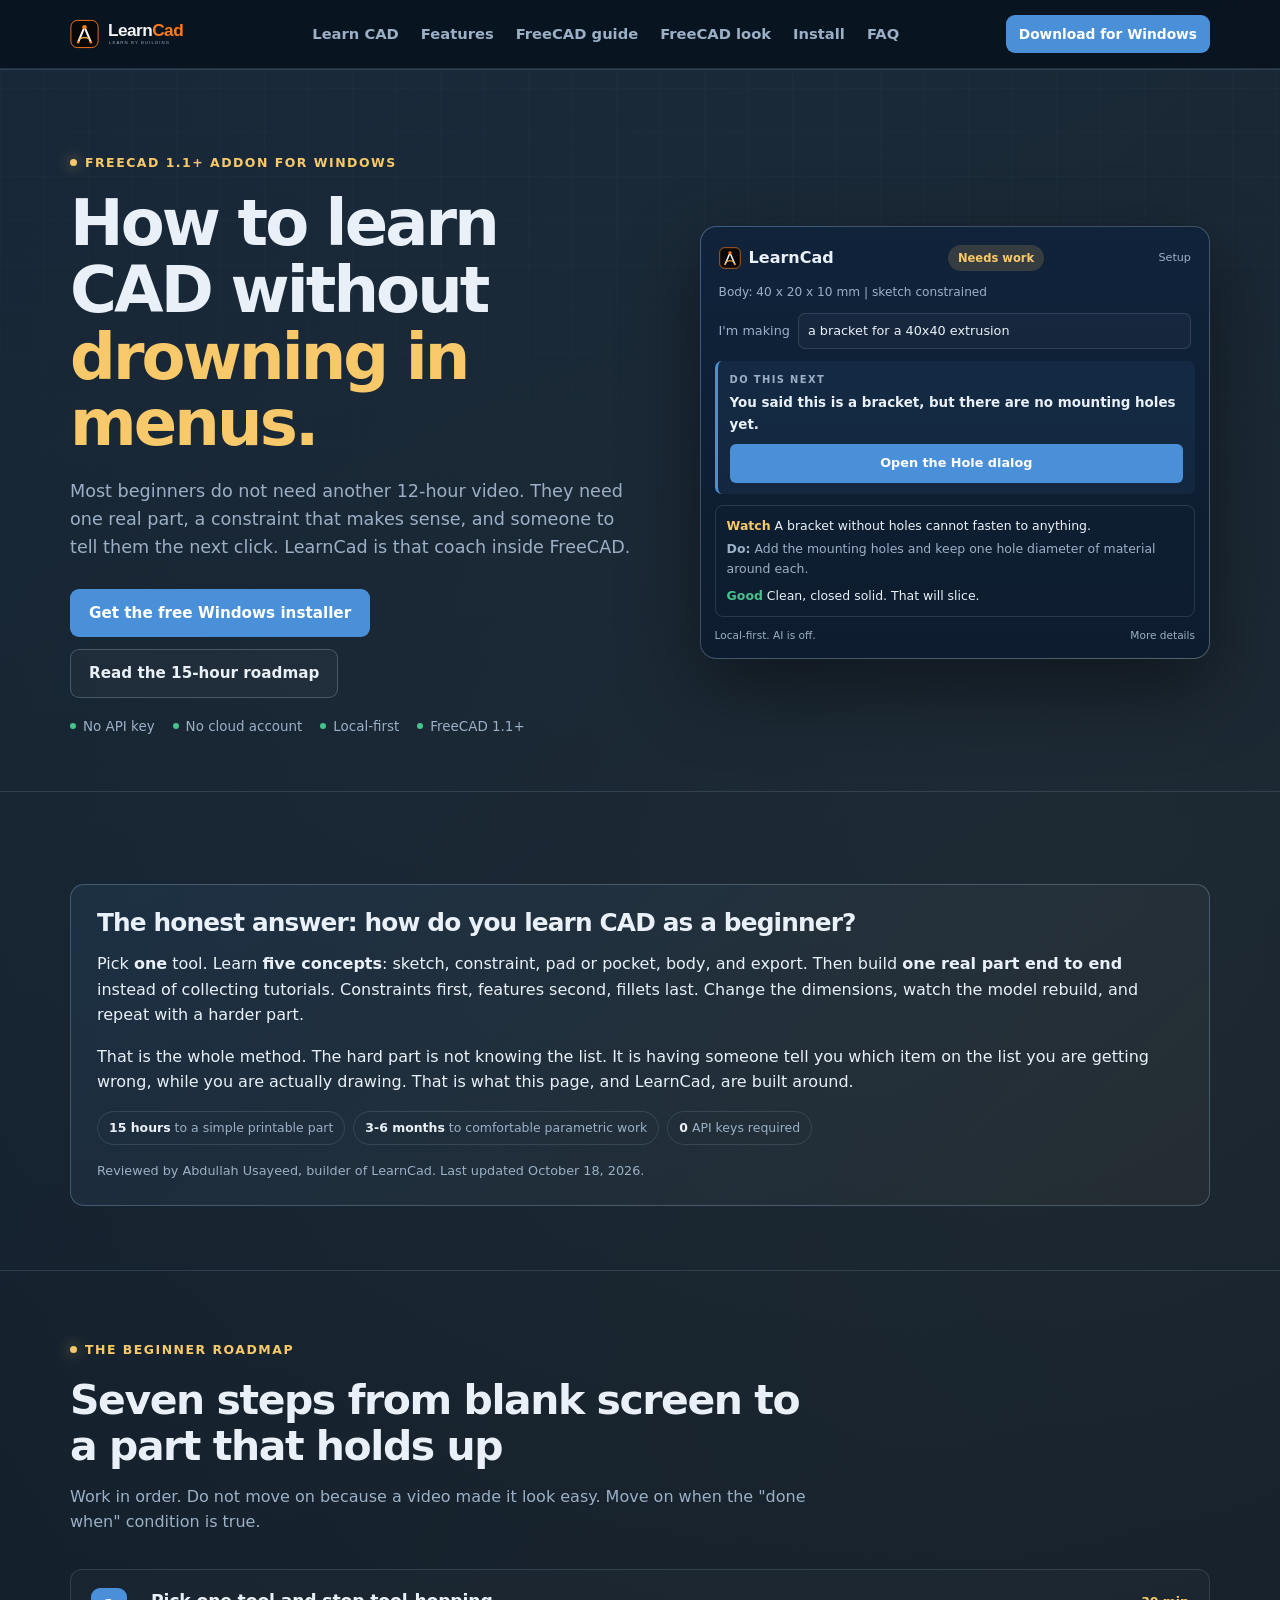
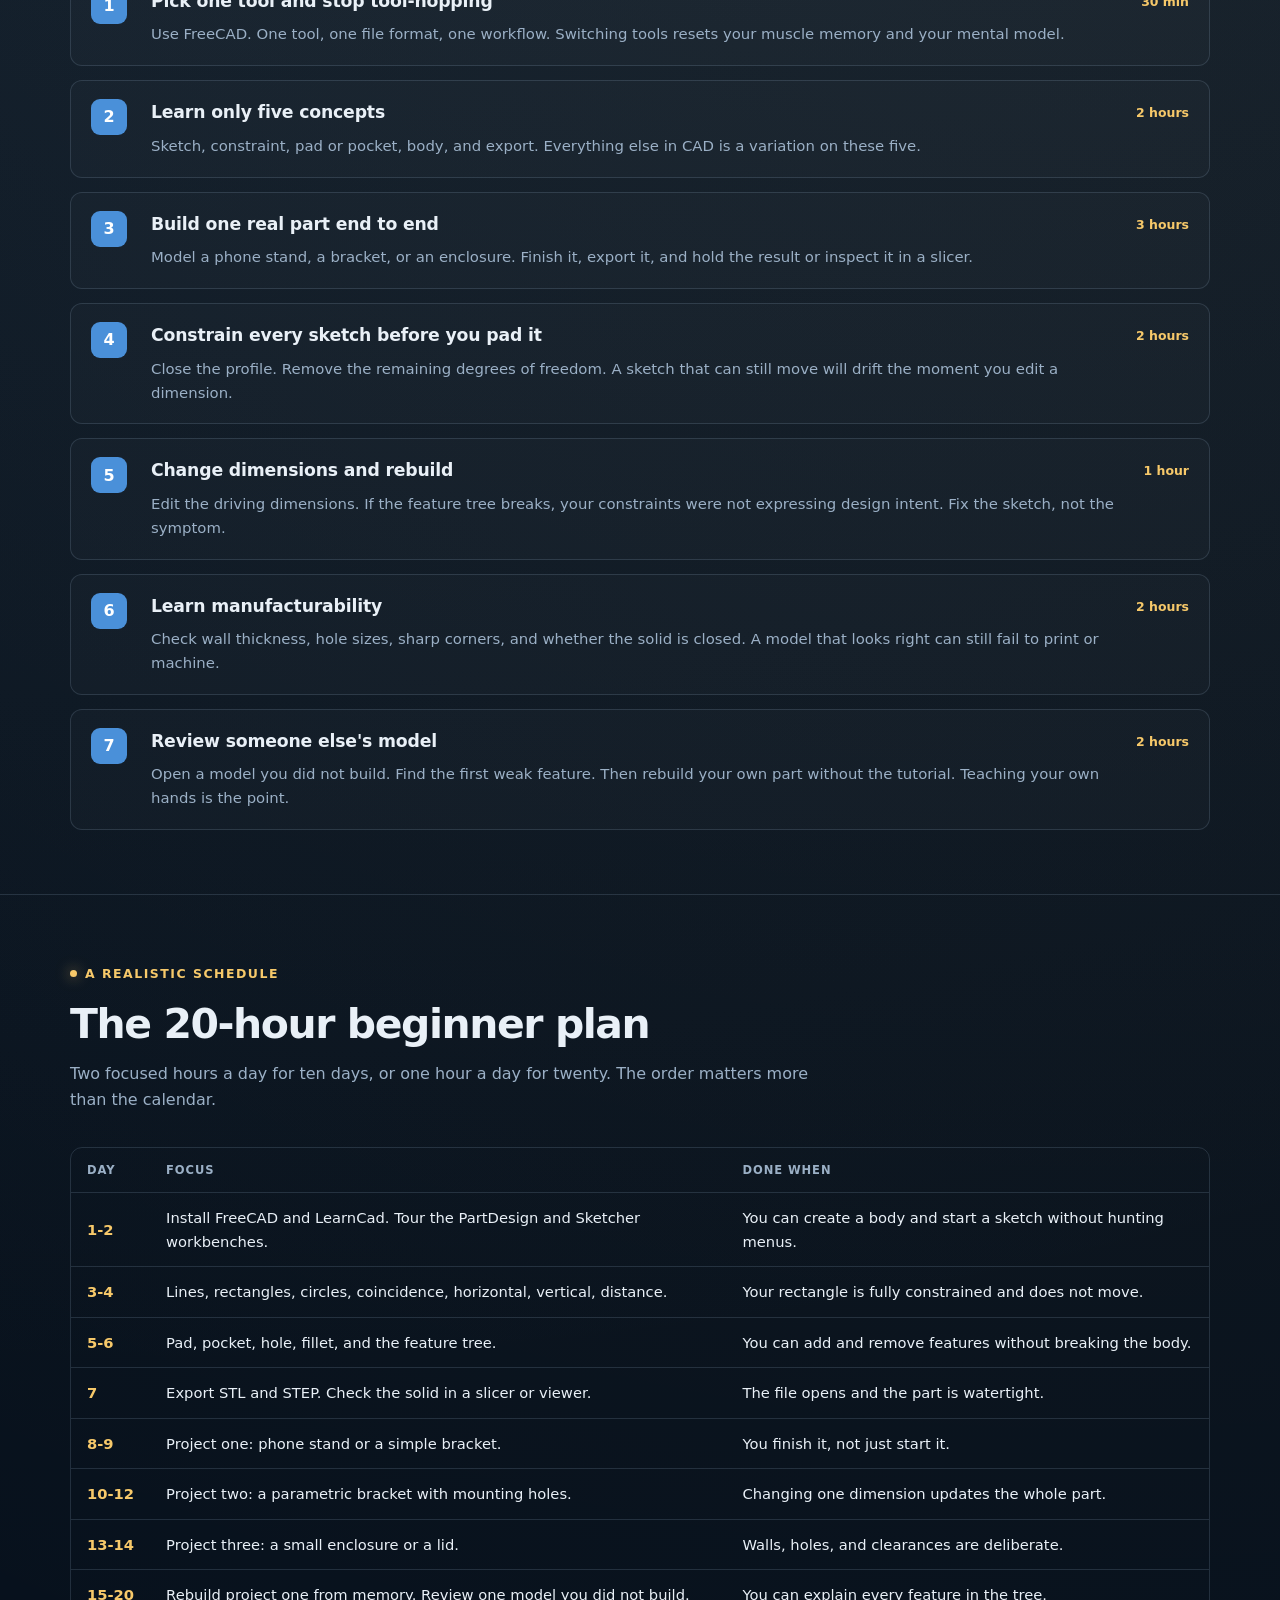
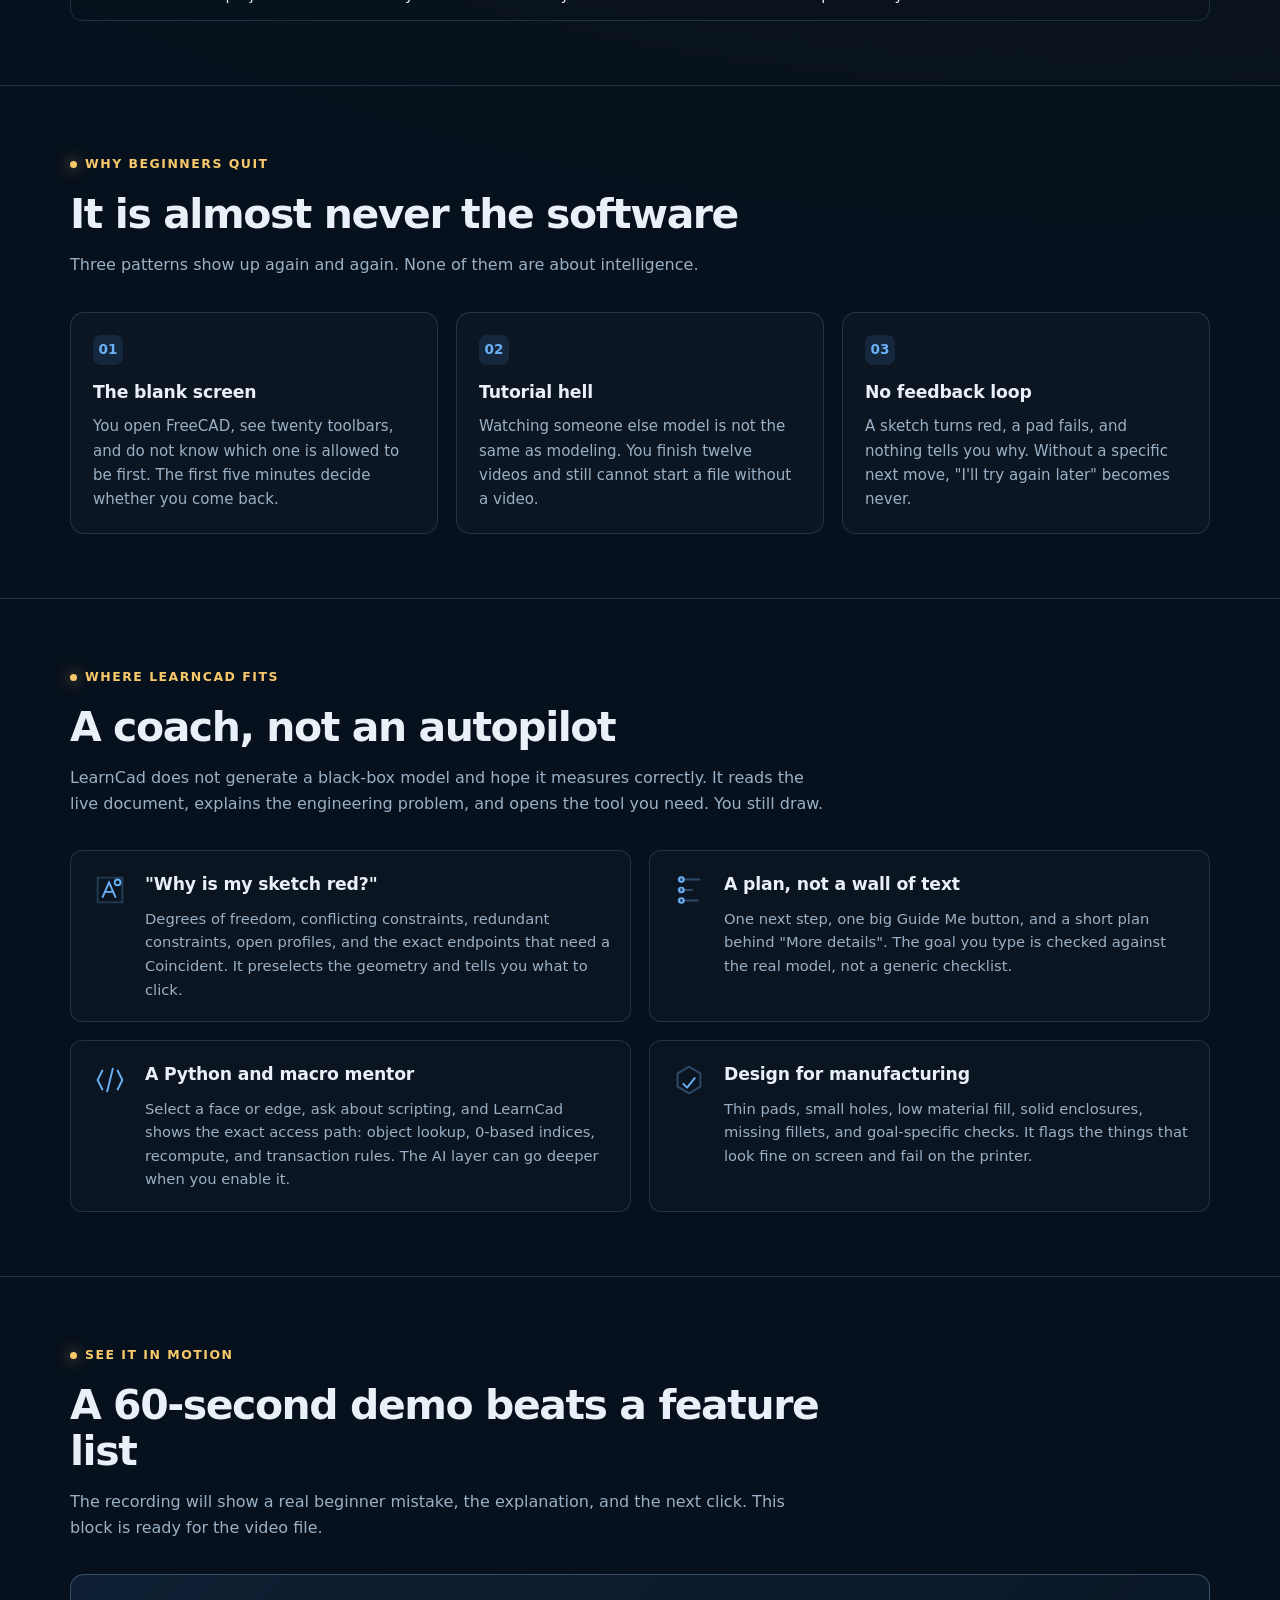
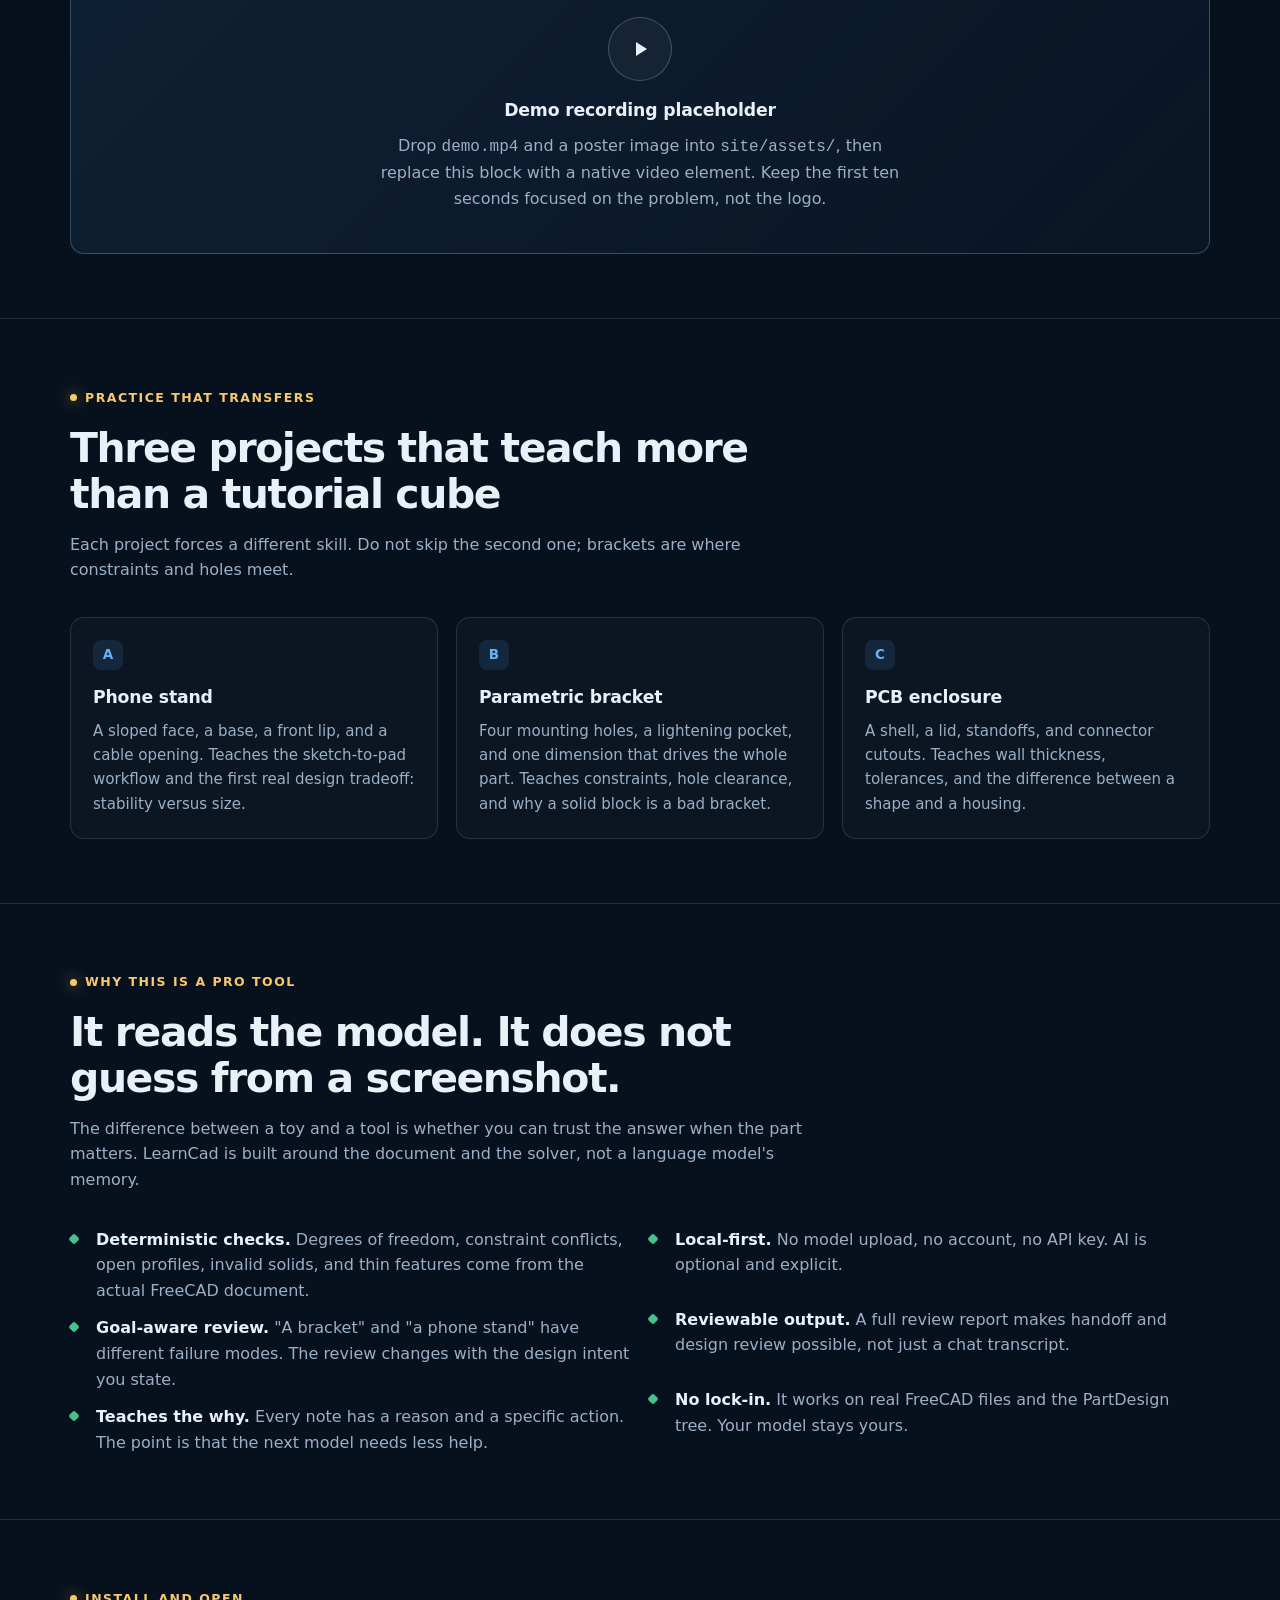
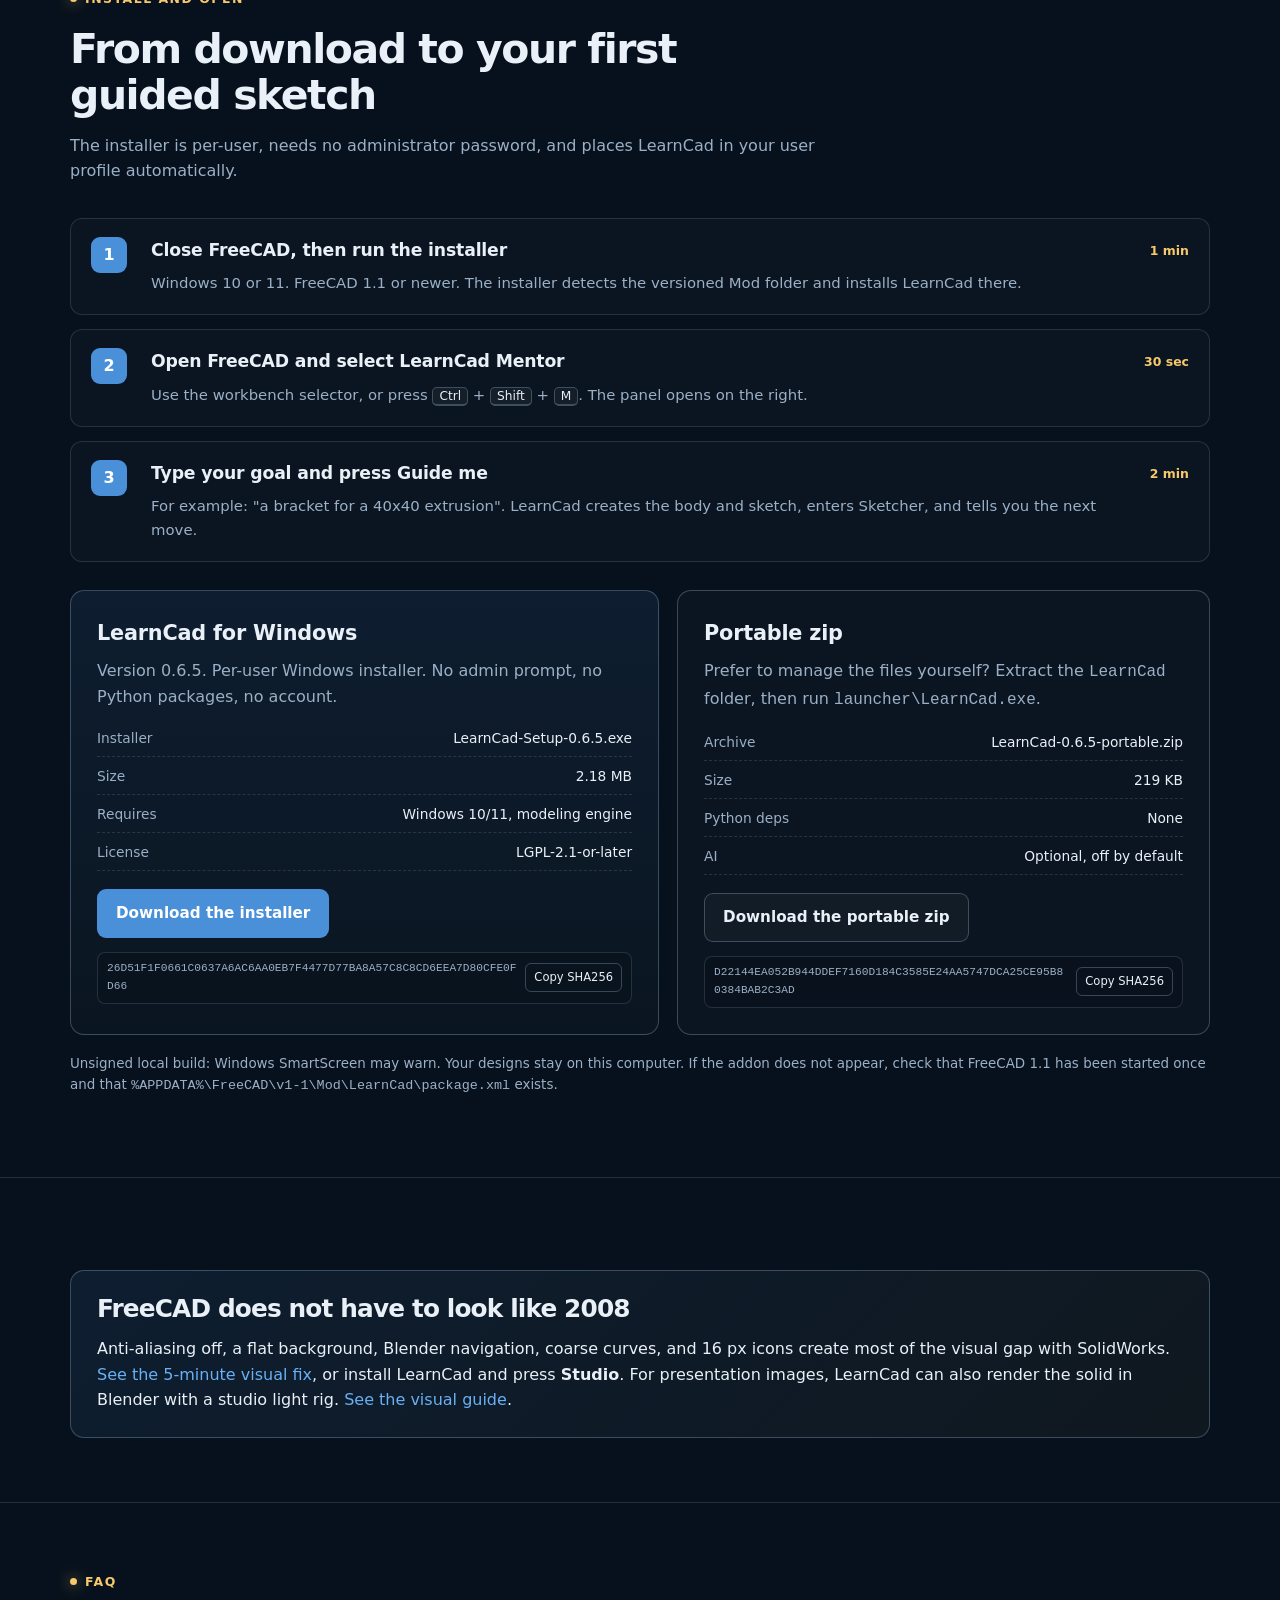
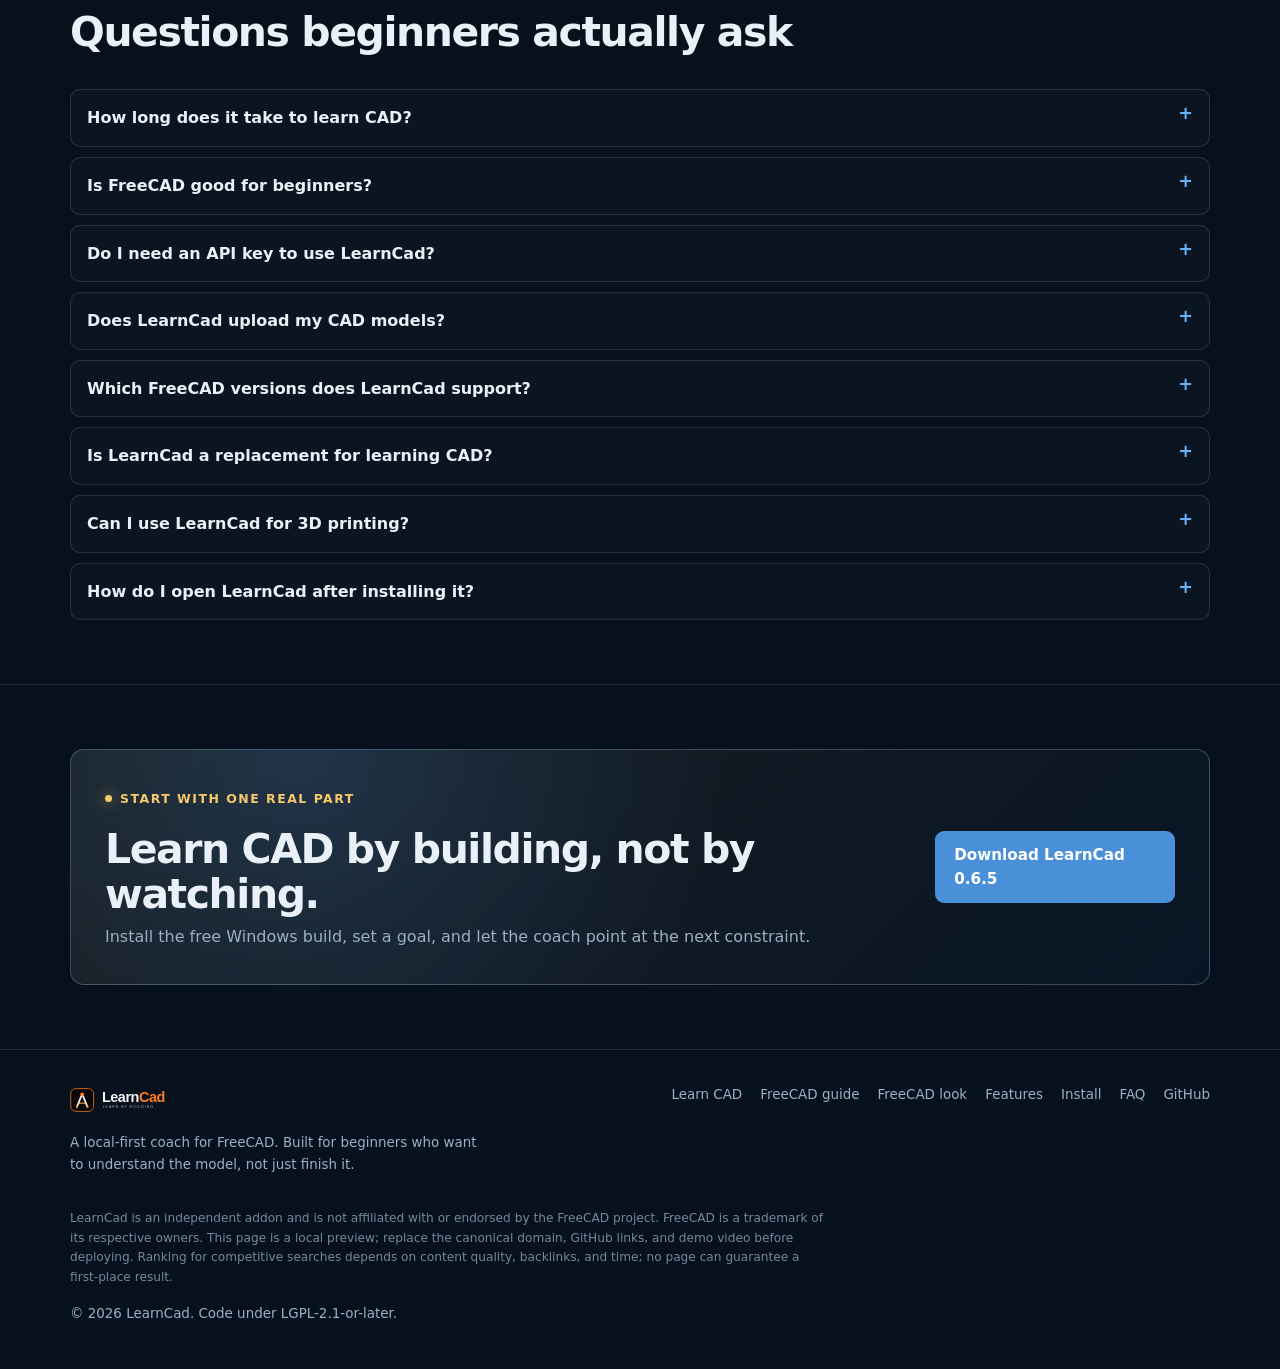
==== site/index.html @ a6b7bba2 "Initial commit: LearnCad FreeCAD workbench, site, installer, and docs" ====
<!doctype html>
<html lang="en">
<head>
  <meta charset="utf-8">
  <meta name="viewport" content="width=device-width, initial-scale=1">
  <title>How to Learn CAD for Beginners: A FreeCAD Roadmap | LearnCad</title>
  <meta name="description" content="A practical roadmap for learning CAD as a beginner: constraints first, one real part at a time, and a FreeCAD coach that watches your model and opens the next tool. Free Windows installer.">
  <meta name="robots" content="index,follow,max-image-preview:large">
  <meta name="theme-color" content="#07111d">
  <link rel="canonical" href="https://learncad.example.com/">
  <link rel="icon" href="assets/learncad.ico" sizes="any">
  <link rel="stylesheet" href="styles.css">

  <meta property="og:type" content="website">
  <meta property="og:site_name" content="LearnCad">
  <meta property="og:title" content="How to Learn CAD Without Drowning in Menus | LearnCad">
  <meta property="og:description" content="The beginner roadmap for FreeCAD, plus a coach that reads your live model, explains the constraint, and opens the next tool.">
  <meta property="og:url" content="https://learncad.example.com/">
  <meta property="og:image" content="https://learncad.example.com/assets/og-image.png">
  <meta name="twitter:card" content="summary_large_image">
  <meta name="twitter:title" content="How to Learn CAD Without Drowning in Menus | LearnCad">
  <meta name="twitter:description" content="A practical FreeCAD roadmap for beginners. Constraints first. One real part at a time.">
  <meta name="twitter:image" content="https://learncad.example.com/assets/og-image.png">

  <script type="application/ld+json">
  {
    "@context": "https://schema.org",
    "@graph": [
      {
        "@type": "Organization",
        "@id": "https://learncad.example.com/#organization",
        "name": "LearnCad",
        "url": "https://learncad.example.com/",
        "logo": "https://learncad.example.com/assets/learncad.svg"
      },
      {
        "@type": "WebSite",
        "@id": "https://learncad.example.com/#website",
        "url": "https://learncad.example.com/",
        "name": "LearnCad",
        "publisher": { "@id": "https://learncad.example.com/#organization" }
      },
      {
        "@type": "SoftwareApplication",
        "name": "LearnCad",
        "operatingSystem": "Windows 10, Windows 11",
        "applicationCategory": "DesignApplication",
        "applicationSubCategory": "CAD application",
        "softwareVersion": "0.6.5",
        "fileSize": "2.18MB",
        "description": "A local-first CAD coach. It reads the live document, explains constraint and feature problems, preselects the geometry that needs attention, and opens the next tool.",
        "url": "https://learncad.example.com/",
        "downloadUrl": "https://learncad.example.com/downloads/LearnCad-Setup-0.6.5.exe",
        "screenshot": "https://learncad.example.com/assets/og-image.png",
        "offers": {
          "@type": "Offer",
          "price": "0",
          "priceCurrency": "USD"
        },
        "author": { "@id": "https://learncad.example.com/#organization" }
      },
      {
        "@type": "HowTo",
        "name": "How to learn CAD as a beginner",
        "description": "A 7-step path from installing FreeCAD to building and reviewing a real mechanical part.",
        "totalTime": "PT15H",
        "step": [
          {
            "@type": "HowToStep",
            "name": "Pick one CAD tool",
            "text": "Choose FreeCAD and stop tool-hopping. One tool, one file format, one workflow."
          },
          {
            "@type": "HowToStep",
            "name": "Learn five concepts",
            "text": "Sketch, constraint, pad or pocket, body, and export. Everything else is a variation."
          },
          {
            "@type": "HowToStep",
            "name": "Build one real part end to end",
            "text": "Model a phone stand or a bracket, not a tutorial cube. Finish it, export it, and print or inspect it."
          },
          {
            "@type": "HowToStep",
            "name": "Constrain every sketch",
            "text": "A sketch with degrees of freedom will drift. Close the profile and remove the remaining degrees of freedom before adding features."
          },
          {
            "@type": "HowToStep",
            "name": "Change dimensions and rebuild",
            "text": "Edit the driving dimensions and confirm the feature tree updates. If it breaks, the constraints were not expressing design intent."
          },
          {
            "@type": "HowToStep",
            "name": "Learn manufacturability",
            "text": "Check wall thickness, hole sizes, sharp corners, and whether the solid is closed. A model that looks right can still fail to print."
          },
          {
            "@type": "HowToStep",
            "name": "Review and rebuild from memory",
            "text": "Open a model you did not build, find the first weak feature, and rebuild your own part without the tutorial."
          }
        ]
      },
      {
        "@type": "FAQPage",
        "mainEntity": [
          {
            "@type": "Question",
            "name": "How long does it take to learn CAD?",
            "acceptedAnswer": {
              "@type": "Answer",
              "text": "Most beginners can model a simple, printable part in 10 to 20 focused hours. Comfort with parametric changes, assemblies, and manufacturability usually takes three to six months of deliberate practice."
            }
          },
          {
            "@type": "Question",
            "name": "Is FreeCAD good for beginners?",
            "acceptedAnswer": {
              "@type": "Answer",
              "text": "Yes. FreeCAD is free, open source, and capable of real production work. Its interface is less guided than commercial CAD, so beginners benefit from a roadmap and a coach that explains the next step."
            }
          },
          {
            "@type": "Question",
            "name": "Do I need an API key to use LearnCad?",
            "acceptedAnswer": {
              "@type": "Answer",
              "text": "No. The deterministic mentor works offline and needs no account or API key. AI explanations are optional and disabled by default."
            }
          },
          {
            "@type": "Question",
            "name": "Does LearnCad upload my CAD models?",
            "acceptedAnswer": {
              "@type": "Answer",
              "text": "No. The coach reads the open document locally. If you enable AI, only a compact summary of object names, dimensions, constraints, and errors is sent to the provider you configure. Geometry files are not uploaded."
            }
          },
          {
            "@type": "Question",
            "name": "Which FreeCAD versions does LearnCad support?",
            "acceptedAnswer": {
              "@type": "Answer",
              "text": "LearnCad targets FreeCAD 1.1 and newer on Windows. The installer detects the FreeCAD user Mod folder and places the addon there."
            }
          },
          {
            "@type": "Question",
            "name": "Is LearnCad a replacement for learning CAD?",
            "acceptedAnswer": {
              "@type": "Answer",
              "text": "No. LearnCad is a coach, not an autopilot. It explains the problem and opens the right tool, but the user still draws, constrains, and confirms the feature."
            }
          },
          {
            "@type": "Question",
            "name": "Can I use LearnCad for 3D printing?",
            "acceptedAnswer": {
              "@type": "Answer",
              "text": "Yes. LearnCad checks for closed solids, thin pads, small holes, low material fill, missing fillets, and goal-specific issues. It is not a slicer and does not replace print settings."
            }
          },
          {
            "@type": "Question",
            "name": "How do I open LearnCad after installing it?",
            "acceptedAnswer": {
              "@type": "Answer",
              "text": "Open FreeCAD, select LearnCad Mentor in the workbench selector, or press Ctrl+Shift+M. Type what you are making and press Guide me."
            }
          }
        ]
      },
      {
        "@type": "BreadcrumbList",
        "itemListElement": [
          {
            "@type": "ListItem",
            "position": 1,
            "name": "Home",
            "item": "https://learncad.example.com/"
          }
        ]
      }
    ]
  }
  </script>
</head>
<body>
  <a class="skip-link" href="#main">Skip to content</a>

  <header class="site-header">
    <div class="container nav">
      <a class="brand" href="index.html" aria-label="LearnCad home"><img class="brand-logo" src="assets/logo-horizontal.svg" alt="LearnCad"></a>
      <nav class="nav-links" id="navLinks" aria-label="Main">
        <a href="#roadmap">Learn CAD</a>
        <a href="#features">Features</a>
        <a href="learn-freecad.html">FreeCAD guide</a>
        <a href="freecad-look-like-solidworks.html">FreeCAD look</a>
        <a href="#install">Install</a>
        <a href="#faq">FAQ</a>
      </nav>
      <div class="nav-cta">
        <a class="btn btn-primary btn-small" href="downloads/LearnCad-Setup-0.6.5.exe" download>Download for Windows</a>
      </div>
      <button class="nav-toggle" type="button" aria-expanded="false" aria-controls="navLinks">Menu</button>
    </div>
  </header>

  <main id="main">
    <section class="hero" aria-labelledby="hero-title">
      <div class="container hero-grid">
        <div>
          <div class="eyebrow">FreeCAD 1.1+ addon for Windows</div>
          <h1 id="hero-title">How to learn CAD without <span class="accent">drowning in menus.</span></h1>
          <p class="lead">
            Most beginners do not need another 12-hour video. They need one real part, a constraint that
            makes sense, and someone to tell them the next click. LearnCad is that coach inside FreeCAD.
          </p>
          <div class="hero-actions">
            <a class="btn btn-primary" href="downloads/LearnCad-Setup-0.6.5.exe" download>Get the free Windows installer</a>
            <a class="btn btn-secondary" href="#roadmap">Read the 15-hour roadmap</a>
          </div>
          <div class="trust">
            <span>No API key</span>
            <span>No cloud account</span>
            <span>Local-first</span>
            <span>FreeCAD 1.1+</span>
          </div>
        </div>

        <div class="mock" aria-label="Preview of the LearnCad mentor panel">
          <div class="mock-bar">
            <div class="mock-title"><img src="assets/learncad.svg" alt="" width="22" height="22"> LearnCad</div>
            <div class="mock-pill">Needs work</div>
            <div style="color:#9bb0c6;font-size:.7rem;">Setup</div>
          </div>
          <div class="mock-status">Body: 40 x 20 x 10 mm | sketch constrained</div>
          <div class="mock-goal">
            <span>I'm making</span>
            <div class="field">a bracket for a 40x40 extrusion</div>
          </div>
          <div class="mock-next">
            <div class="mock-label">DO THIS NEXT</div>
            <p>You said this is a bracket, but there are no mounting holes yet.</p>
            <div class="mock-btn">Open the Hole dialog</div>
          </div>
          <div class="mock-notes">
            <div><span class="tag warn">Watch</span> A bracket without holes cannot fasten to anything.</div>
            <p><b>Do:</b> Add the mounting holes and keep one hole diameter of material around each.</p>
            <div><span class="tag good">Good</span> Clean, closed solid. That will slice.</div>
          </div>
          <div class="mock-footer">
            <span>Local-first. AI is off.</span>
            <span>More details</span>
          </div>
        </div>
      </div>
    </section>

    <section aria-labelledby="answer-title">
      <div class="container">
        <div class="answer">
          <h2 id="answer-title">The honest answer: how do you learn CAD as a beginner?</h2>
          <p>
            Pick <strong>one</strong> tool. Learn <strong>five concepts</strong>: sketch, constraint, pad or
            pocket, body, and export. Then build <strong>one real part end to end</strong> instead of
            collecting tutorials. Constraints first, features second, fillets last. Change the dimensions,
            watch the model rebuild, and repeat with a harder part.
          </p>
          <p>
            That is the whole method. The hard part is not knowing the list. It is having someone tell you
            which item on the list you are getting wrong, while you are actually drawing. That is what this
            page, and LearnCad, are built around.
          </p>
          <div class="pill-row">
            <span class="pill"><strong>15 hours</strong> to a simple printable part</span>
            <span class="pill"><strong>3-6 months</strong> to comfortable parametric work</span>
            <span class="pill"><strong>0</strong> API keys required</span>
          </div>
          <p style="color:var(--muted);font-size:.8rem;margin:16px 0 0;">
            Reviewed by Abdullah Usayeed, builder of LearnCad. Last updated October 18, 2026.
          </p>
        </div>
      </div>
    </section>

    <section id="roadmap" aria-labelledby="roadmap-title">
      <div class="container">
        <div class="section-head">
          <div class="eyebrow">The beginner roadmap</div>
          <h2 id="roadmap-title">Seven steps from blank screen to a part that holds up</h2>
          <p>
            Work in order. Do not move on because a video made it look easy. Move on when the "done when"
            condition is true.
          </p>
        </div>

        <div class="steps">
          <div class="step">
            <div class="step-num">1</div>
            <div>
              <h3>Pick one tool and stop tool-hopping</h3>
              <p>Use FreeCAD. One tool, one file format, one workflow. Switching tools resets your muscle memory and your mental model.</p>
            </div>
            <div class="time">30 min</div>
          </div>
          <div class="step">
            <div class="step-num">2</div>
            <div>
              <h3>Learn only five concepts</h3>
              <p>Sketch, constraint, pad or pocket, body, and export. Everything else in CAD is a variation on these five.</p>
            </div>
            <div class="time">2 hours</div>
          </div>
          <div class="step">
            <div class="step-num">3</div>
            <div>
              <h3>Build one real part end to end</h3>
              <p>Model a phone stand, a bracket, or an enclosure. Finish it, export it, and hold the result or inspect it in a slicer.</p>
            </div>
            <div class="time">3 hours</div>
          </div>
          <div class="step">
            <div class="step-num">4</div>
            <div>
              <h3>Constrain every sketch before you pad it</h3>
              <p>Close the profile. Remove the remaining degrees of freedom. A sketch that can still move will drift the moment you edit a dimension.</p>
            </div>
            <div class="time">2 hours</div>
          </div>
          <div class="step">
            <div class="step-num">5</div>
            <div>
              <h3>Change dimensions and rebuild</h3>
              <p>Edit the driving dimensions. If the feature tree breaks, your constraints were not expressing design intent. Fix the sketch, not the symptom.</p>
            </div>
            <div class="time">1 hour</div>
          </div>
          <div class="step">
            <div class="step-num">6</div>
            <div>
              <h3>Learn manufacturability</h3>
              <p>Check wall thickness, hole sizes, sharp corners, and whether the solid is closed. A model that looks right can still fail to print or machine.</p>
            </div>
            <div class="time">2 hours</div>
          </div>
          <div class="step">
            <div class="step-num">7</div>
            <div>
              <h3>Review someone else's model</h3>
              <p>Open a model you did not build. Find the first weak feature. Then rebuild your own part without the tutorial. Teaching your own hands is the point.</p>
            </div>
            <div class="time">2 hours</div>
          </div>
        </div>
      </div>
    </section>

    <section aria-labelledby="plan-title">
      <div class="container">
        <div class="section-head">
          <div class="eyebrow">A realistic schedule</div>
          <h2 id="plan-title">The 20-hour beginner plan</h2>
          <p>Two focused hours a day for ten days, or one hour a day for twenty. The order matters more than the calendar.</p>
        </div>
        <div class="table-wrap">
          <table>
            <thead>
              <tr>
                <th scope="col">Day</th>
                <th scope="col">Focus</th>
                <th scope="col">Done when</th>
              </tr>
            </thead>
            <tbody>
              <tr><td>1-2</td><td>Install FreeCAD and LearnCad. Tour the PartDesign and Sketcher workbenches.</td><td>You can create a body and start a sketch without hunting menus.</td></tr>
              <tr><td>3-4</td><td>Lines, rectangles, circles, coincidence, horizontal, vertical, distance.</td><td>Your rectangle is fully constrained and does not move.</td></tr>
              <tr><td>5-6</td><td>Pad, pocket, hole, fillet, and the feature tree.</td><td>You can add and remove features without breaking the body.</td></tr>
              <tr><td>7</td><td>Export STL and STEP. Check the solid in a slicer or viewer.</td><td>The file opens and the part is watertight.</td></tr>
              <tr><td>8-9</td><td>Project one: phone stand or a simple bracket.</td><td>You finish it, not just start it.</td></tr>
              <tr><td>10-12</td><td>Project two: a parametric bracket with mounting holes.</td><td>Changing one dimension updates the whole part.</td></tr>
              <tr><td>13-14</td><td>Project three: a small enclosure or a lid.</td><td>Walls, holes, and clearances are deliberate.</td></tr>
              <tr><td>15-20</td><td>Rebuild project one from memory. Review one model you did not build.</td><td>You can explain every feature in the tree.</td></tr>
            </tbody>
          </table>
        </div>
      </div>
    </section>

    <section aria-labelledby="quit-title">
      <div class="container">
        <div class="section-head">
          <div class="eyebrow">Why beginners quit</div>
          <h2 id="quit-title">It is almost never the software</h2>
          <p>Three patterns show up again and again. None of them are about intelligence.</p>
        </div>
        <div class="grid-3">
          <article class="card">
            <div class="num">01</div>
            <h3>The blank screen</h3>
            <p>You open FreeCAD, see twenty toolbars, and do not know which one is allowed to be first. The first five minutes decide whether you come back.</p>
          </article>
          <article class="card">
            <div class="num">02</div>
            <h3>Tutorial hell</h3>
            <p>Watching someone else model is not the same as modeling. You finish twelve videos and still cannot start a file without a video.</p>
          </article>
          <article class="card">
            <div class="num">03</div>
            <h3>No feedback loop</h3>
            <p>A sketch turns red, a pad fails, and nothing tells you why. Without a specific next move, "I'll try again later" becomes never.</p>
          </article>
        </div>
      </div>
    </section>

    <section id="features" aria-labelledby="features-title">
      <div class="container">
        <div class="section-head">
          <div class="eyebrow">Where LearnCad fits</div>
          <h2 id="features-title">A coach, not an autopilot</h2>
          <p>
            LearnCad does not generate a black-box model and hope it measures correctly. It reads the live
            document, explains the engineering problem, and opens the tool you need. You still draw.
          </p>
        </div>

        <div class="feature-grid">
          <article class="feature">
            <div class="icon" aria-hidden="true">
              <svg viewBox="0 0 40 40" fill="none" stroke="currentColor" stroke-width="2">
                <path d="M7 7h26v26H7z" opacity=".25"/>
                <path d="M12 28l7-16 7 16M14.5 22h9"/>
                <circle cx="28" cy="12" r="3"/>
              </svg>
            </div>
            <div>
              <h3>"Why is my sketch red?"</h3>
              <p>Degrees of freedom, conflicting constraints, redundant constraints, open profiles, and the exact endpoints that need a Coincident. It preselects the geometry and tells you what to click.</p>
            </div>
          </article>

          <article class="feature">
            <div class="icon" aria-hidden="true">
              <svg viewBox="0 0 40 40" fill="none" stroke="currentColor" stroke-width="2">
                <path d="M8 9h24M8 20h16M8 31h22" opacity=".35"/>
                <circle cx="12" cy="9" r="2.5"/>
                <circle cx="12" cy="20" r="2.5"/>
                <circle cx="12" cy="31" r="2.5"/>
              </svg>
            </div>
            <div>
              <h3>A plan, not a wall of text</h3>
              <p>One next step, one big Guide Me button, and a short plan behind "More details". The goal you type is checked against the real model, not a generic checklist.</p>
            </div>
          </article>

          <article class="feature">
            <div class="icon" aria-hidden="true">
              <svg viewBox="0 0 40 40" fill="none" stroke="currentColor" stroke-width="2">
                <path d="M12 10l-5 10 5 10M28 10l5 10-5 10M23 8l-6 24" stroke-linecap="round" stroke-linejoin="round"/>
              </svg>
            </div>
            <div>
              <h3>A Python and macro mentor</h3>
              <p>Select a face or edge, ask about scripting, and LearnCad shows the exact access path: object lookup, 0-based indices, recompute, and transaction rules. The AI layer can go deeper when you enable it.</p>
            </div>
          </article>

          <article class="feature">
            <div class="icon" aria-hidden="true">
              <svg viewBox="0 0 40 40" fill="none" stroke="currentColor" stroke-width="2">
                <path d="M20 6l12 7v14l-12 7-12-7V13z" opacity=".35"/>
                <path d="M14 24l4 4 8-10" stroke-linecap="round" stroke-linejoin="round"/>
              </svg>
            </div>
            <div>
              <h3>Design for manufacturing</h3>
              <p>Thin pads, small holes, low material fill, solid enclosures, missing fillets, and goal-specific checks. It flags the things that look fine on screen and fail on the printer.</p>
            </div>
          </article>
        </div>
      </div>
    </section>

    <section aria-labelledby="demo-title">
      <div class="container">
        <div class="section-head">
          <div class="eyebrow">See it in motion</div>
          <h2 id="demo-title">A 60-second demo beats a feature list</h2>
          <p>The recording will show a real beginner mistake, the explanation, and the next click. This block is ready for the video file.</p>
        </div>
        <div class="demo">
          <div>
            <div class="play" aria-hidden="true">
              <svg viewBox="0 0 24 24" fill="currentColor"><path d="M8 5v14l11-7z"/></svg>
            </div>
            <h3>Demo recording placeholder</h3>
            <p>Drop <code>demo.mp4</code> and a poster image into <code>site/assets/</code>, then replace this block with a native video element. Keep the first ten seconds focused on the problem, not the logo.</p>
          </div>
        </div>
      </div>
    </section>

    <section aria-labelledby="projects-title">
      <div class="container">
        <div class="section-head">
          <div class="eyebrow">Practice that transfers</div>
          <h2 id="projects-title">Three projects that teach more than a tutorial cube</h2>
          <p>Each project forces a different skill. Do not skip the second one; brackets are where constraints and holes meet.</p>
        </div>
        <div class="grid-3">
          <article class="card">
            <div class="num">A</div>
            <h3>Phone stand</h3>
            <p>A sloped face, a base, a front lip, and a cable opening. Teaches the sketch-to-pad workflow and the first real design tradeoff: stability versus size.</p>
          </article>
          <article class="card">
            <div class="num">B</div>
            <h3>Parametric bracket</h3>
            <p>Four mounting holes, a lightening pocket, and one dimension that drives the whole part. Teaches constraints, hole clearance, and why a solid block is a bad bracket.</p>
          </article>
          <article class="card">
            <div class="num">C</div>
            <h3>PCB enclosure</h3>
            <p>A shell, a lid, standoffs, and connector cutouts. Teaches wall thickness, tolerances, and the difference between a shape and a housing.</p>
          </article>
        </div>
      </div>
    </section>

    <section id="why-pro" aria-labelledby="pro-title">
      <div class="container">
        <div class="section-head">
          <div class="eyebrow">Why this is a pro tool</div>
          <h2 id="pro-title">It reads the model. It does not guess from a screenshot.</h2>
          <p>
            The difference between a toy and a tool is whether you can trust the answer when the part
            matters. LearnCad is built around the document and the solver, not a language model's memory.
          </p>
        </div>
        <div class="pro">
          <ul>
            <li><strong>Deterministic checks.</strong> Degrees of freedom, constraint conflicts, open profiles, invalid solids, and thin features come from the actual FreeCAD document.</li>
            <li><strong>Goal-aware review.</strong> "A bracket" and "a phone stand" have different failure modes. The review changes with the design intent you state.</li>
            <li><strong>Teaches the why.</strong> Every note has a reason and a specific action. The point is that the next model needs less help.</li>
          </ul>
          <ul>
            <li><strong>Local-first.</strong> No model upload, no account, no API key. AI is optional and explicit.</li>
            <li><strong>Reviewable output.</strong> A full review report makes handoff and design review possible, not just a chat transcript.</li>
            <li><strong>No lock-in.</strong> It works on real FreeCAD files and the PartDesign tree. Your model stays yours.</li>
          </ul>
        </div>
      </div>
    </section>

    <section id="install" aria-labelledby="install-title">
      <div class="container">
        <div class="section-head">
          <div class="eyebrow">Install and open</div>
          <h2 id="install-title">From download to your first guided sketch</h2>
          <p>The installer is per-user, needs no administrator password, and places LearnCad in your user profile automatically.</p>
        </div>

        <div class="steps">
          <div class="step">
            <div class="step-num">1</div>
            <div><h3>Close FreeCAD, then run the installer</h3><p>Windows 10 or 11. FreeCAD 1.1 or newer. The installer detects the versioned Mod folder and installs LearnCad there.</p></div>
            <div class="time">1 min</div>
          </div>
          <div class="step">
            <div class="step-num">2</div>
            <div><h3>Open FreeCAD and select LearnCad Mentor</h3><p>Use the workbench selector, or press <span class="kbd">Ctrl</span> + <span class="kbd">Shift</span> + <span class="kbd">M</span>. The panel opens on the right.</p></div>
            <div class="time">30 sec</div>
          </div>
          <div class="step">
            <div class="step-num">3</div>
            <div><h3>Type your goal and press Guide me</h3><p>For example: "a bracket for a 40x40 extrusion". LearnCad creates the body and sketch, enters Sketcher, and tells you the next move.</p></div>
            <div class="time">2 min</div>
          </div>
        </div>

        <div class="download" style="margin-top:28px;">
          <div class="download-card">
            <h3>LearnCad for Windows</h3>
            <p>Version 0.6.5. Per-user Windows installer. No admin prompt, no Python packages, no account.</p>
            <div class="meta">
              <div><span>Installer</span><span>LearnCad-Setup-0.6.5.exe</span></div>
              <div><span>Size</span><span>2.18 MB</span></div>
              <div><span>Requires</span><span>Windows 10/11, modeling engine</span></div>
              <div><span>License</span><span>LGPL-2.1-or-later</span></div>
            </div>
            <a class="btn btn-primary" href="downloads/LearnCad-Setup-0.6.5.exe" download>Download the installer</a>
            <div class="hash">
              <code id="sha-installer">26D51F1F0661C0637A6AC6AA0EB7F4477D77BA8A57C8C8CD6EEA7D80CFE0FD66</code>
              <button type="button" data-copy="sha-installer">Copy SHA256</button>
            </div>
          </div>

          <div class="download-card secondary">
            <h3>Portable zip</h3>
            <p>Prefer to manage the files yourself? Extract the <code>LearnCad</code> folder, then run <code>launcher\LearnCad.exe</code>.</p>
            <div class="meta">
              <div><span>Archive</span><span>LearnCad-0.6.5-portable.zip</span></div>
              <div><span>Size</span><span>219 KB</span></div>
              <div><span>Python deps</span><span>None</span></div>
              <div><span>AI</span><span>Optional, off by default</span></div>
            </div>
            <a class="btn btn-secondary" href="downloads/LearnCad-0.6.5-portable.zip" download>Download the portable zip</a>
            <div class="hash">
              <code id="sha-portable">D22144EA052B944DDEF7160D184C3585E24AA5747DCA25CE95B80384BAB2C3AD</code>
              <button type="button" data-copy="sha-portable">Copy SHA256</button>
            </div>
          </div>
        </div>

        <p style="color:var(--muted);font-size:.84rem;margin-top:18px;">
          Unsigned local build: Windows SmartScreen may warn. Your designs stay on this computer.
          If the addon does not appear, check that FreeCAD 1.1 has been started once and that
          <code>%APPDATA%\FreeCAD\v1-1\Mod\LearnCad\package.xml</code> exists.
        </p>
      </div>
    </section>

    <section aria-labelledby="look-title">
      <div class="container">
        <div class="answer">
          <h2 id="look-title">FreeCAD does not have to look like 2008</h2>
          <p>
            Anti-aliasing off, a flat background, Blender navigation, coarse curves, and 16 px icons create
            most of the visual gap with SolidWorks.
            <a href="freecad-look-like-solidworks.html" style="color:var(--blue-2);">See the 5-minute visual fix</a>,
            or install LearnCad and press <strong>Studio</strong>.
            For presentation images, LearnCad can also render the solid in Blender with a studio light rig.
            <a href="freecad-look-like-solidworks.html" style="color:var(--blue-2);">See the visual guide</a>.
          </p>
        </div>
      </div>
    </section>

    <section id="faq" aria-labelledby="faq-title">
      <div class="container">
        <div class="section-head">
          <div class="eyebrow">FAQ</div>
          <h2 id="faq-title">Questions beginners actually ask</h2>
        </div>
        <div class="faq">
          <details>
            <summary>How long does it take to learn CAD?</summary>
            <p>Most beginners can model a simple, printable part in 10 to 20 focused hours. Comfort with parametric changes, assemblies, and manufacturability usually takes three to six months of deliberate practice.</p>
          </details>
          <details>
            <summary>Is FreeCAD good for beginners?</summary>
            <p>Yes. FreeCAD is free, open source, and capable of real production work. Its interface is less guided than commercial CAD, so beginners benefit from a roadmap and a coach that explains the next step.</p>
          </details>
          <details>
            <summary>Do I need an API key to use LearnCad?</summary>
            <p>No. The deterministic mentor works offline and needs no account or API key. AI explanations are optional and disabled by default.</p>
          </details>
          <details>
            <summary>Does LearnCad upload my CAD models?</summary>
            <p>No. The coach reads the open document locally. If you enable AI, only a compact summary of object names, dimensions, constraints, and errors is sent to the provider you configure. Geometry files are not uploaded.</p>
          </details>
          <details>
            <summary>Which FreeCAD versions does LearnCad support?</summary>
            <p>LearnCad targets FreeCAD 1.1 and newer on Windows. The installer detects the FreeCAD user Mod folder and places the addon there.</p>
          </details>
          <details>
            <summary>Is LearnCad a replacement for learning CAD?</summary>
            <p>No. LearnCad is a coach, not an autopilot. It explains the problem and opens the right tool, but you still draw, constrain, and confirm the feature.</p>
          </details>
          <details>
            <summary>Can I use LearnCad for 3D printing?</summary>
            <p>Yes. LearnCad checks for closed solids, thin pads, small holes, low material fill, missing fillets, and goal-specific issues. It is not a slicer and does not replace print settings.</p>
          </details>
          <details>
            <summary>How do I open LearnCad after installing it?</summary>
            <p>Open FreeCAD, select LearnCad Mentor in the workbench selector, or press Ctrl+Shift+M. Type what you are making and press Guide me.</p>
          </details>
        </div>
      </div>
    </section>

    <section aria-labelledby="cta-title">
      <div class="container">
        <div class="cta-band">
          <div>
            <div class="eyebrow">Start with one real part</div>
            <h2 id="cta-title">Learn CAD by building, not by watching.</h2>
            <p>Install the free Windows build, set a goal, and let the coach point at the next constraint.</p>
          </div>
          <a class="btn btn-primary" href="downloads/LearnCad-Setup-0.6.5.exe" download>Download LearnCad 0.6.5</a>
        </div>
      </div>
    </section>
  </main>

  <footer class="site-footer">
    <div class="container">
      <div class="footer-grid">
        <div>
          <a class="brand" href="index.html" aria-label="LearnCad home"><img class="brand-logo" src="assets/logo-horizontal.svg" alt="LearnCad"></a>
          <p style="margin-top:10px;max-width:420px;">A local-first coach for FreeCAD. Built for beginners who want to understand the model, not just finish it.</p>
        </div>
        <div class="footer-links">
          <a href="#roadmap">Learn CAD</a>
          <a href="learn-freecad.html">FreeCAD guide</a>
          <a href="freecad-look-like-solidworks.html">FreeCAD look</a>
          <a href="#features">Features</a>
          <a href="#install">Install</a>
          <a href="#faq">FAQ</a>
          <a href="https://github.com/AbdullahUsayeed/LearnCad" rel="noopener">GitHub</a>
        </div>
      </div>
      <p class="disclaimer">
        LearnCad is an independent addon and is not affiliated with or endorsed by the FreeCAD project.
        FreeCAD is a trademark of its respective owners. This page is a local preview; replace the
        canonical domain, GitHub links, and demo video before deploying. Ranking for competitive
        searches depends on content quality, backlinks, and time; no page can guarantee a first-place result.
      </p>
      <p style="margin:0;">&copy; <span id="year">2026</span> LearnCad. Code under LGPL-2.1-or-later.</p>
    </div>
  </footer>

  <script src="script.js" defer></script>
</body>
</html>
---- site/styles.css ----
:root {
  --bg: #07111d;
  --bg-2: #0a1626;
  --panel: #0d1c2e;
  --panel-2: #10233a;
  --line: rgba(157, 184, 212, 0.18);
  --line-strong: rgba(157, 184, 212, 0.32);
  --text: #e9f0f7;
  --muted: #9bb0c6;
  --blue: #4a90d9;
  --blue-2: #6ab0f5;
  --amber: #f7c96a;
  --green: #46c28d;
  --red: #e06464;
  --radius: 14px;
  --max: 1140px;
}

* {
  box-sizing: border-box;
}

html {
  scroll-behavior: smooth;
  scroll-padding-top: 86px;
}

body {
  margin: 0;
  color: var(--text);
  background:
    radial-gradient(circle at 15% -10%, rgba(74, 144, 217, 0.18), transparent 38%),
    radial-gradient(circle at 85% 10%, rgba(247, 201, 106, 0.08), transparent 30%),
    var(--bg);
  font-family: ui-sans-serif, system-ui, -apple-system, "Segoe UI", Roboto, Arial, sans-serif;
  line-height: 1.6;
  -webkit-font-smoothing: antialiased;
}

body::before {
  content: "";
  position: fixed;
  inset: 0;
  z-index: -1;
  pointer-events: none;
  background-image:
    linear-gradient(rgba(157, 184, 212, 0.035) 1px, transparent 1px),
    linear-gradient(90deg, rgba(157, 184, 212, 0.035) 1px, transparent 1px);
  background-size: 44px 44px;
  mask-image: linear-gradient(to bottom, rgba(0, 0, 0, 0.9), transparent 75%);
}

a {
  color: inherit;
  text-decoration: none;
}

p {
  margin: 0 0 1rem;
}

ul,
ol {
  margin: 0;
  padding-left: 1.25rem;
}

code,
pre {
  font-family: ui-monospace, "Cascadia Code", Consolas, "Courier New", monospace;
}

.container {
  width: min(var(--max), calc(100% - 40px));
  margin: 0 auto;
}

.skip-link {
  position: absolute;
  left: 16px;
  top: -60px;
  z-index: 100;
  background: var(--amber);
  color: #111;
  padding: 10px 14px;
  border-radius: 8px;
  font-weight: 700;
}

.skip-link:focus {
  top: 12px;
}

.site-header {
  position: sticky;
  top: 0;
  z-index: 50;
  border-bottom: 1px solid var(--line);
  background: rgba(7, 17, 29, 0.82);
  backdrop-filter: blur(14px);
}

.nav {
  display: flex;
  align-items: center;
  justify-content: space-between;
  gap: 20px;
  min-height: 68px;
}

.brand {
  display: inline-flex;
  align-items: center;
  gap: 10px;
  font-weight: 800;
  letter-spacing: -0.02em;
  font-size: 1.12rem;
}

.brand img {
  width: 30px;
  height: 30px;
}

.brand img.brand-logo {
  width: auto;
  height: 38px;
}

.site-footer .brand img.brand-logo {
  height: 32px;
}

.nav-links {
  display: flex;
  align-items: center;
  gap: 22px;
  color: var(--muted);
  font-size: 0.92rem;
  font-weight: 600;
}

.nav-links a:hover,
.nav-links a:focus-visible {
  color: var(--text);
}

.nav-cta {
  display: inline-flex;
  align-items: center;
  gap: 8px;
}

.nav-toggle {
  display: none;
  border: 1px solid var(--line-strong);
  background: transparent;
  color: var(--text);
  border-radius: 8px;
  padding: 7px 10px;
  font: inherit;
}

.btn {
  display: inline-flex;
  align-items: center;
  justify-content: center;
  gap: 8px;
  min-height: 44px;
  padding: 11px 18px;
  border-radius: 9px;
  border: 1px solid transparent;
  font-weight: 700;
  font-size: 0.95rem;
  cursor: pointer;
  transition: transform 0.15s ease, background 0.15s ease, border-color 0.15s ease;
}

.btn:hover {
  transform: translateY(-1px);
}

.btn-primary {
  background: var(--blue);
  color: #fff;
}

.btn-primary:hover {
  background: var(--blue-2);
}

.btn-secondary {
  background: rgba(255, 255, 255, 0.03);
  border-color: var(--line-strong);
  color: var(--text);
}

.btn-secondary:hover {
  border-color: var(--blue);
}

.btn-small {
  min-height: 36px;
  padding: 7px 12px;
  font-size: 0.86rem;
}

.hero {
  padding: 78px 0 54px;
}

.hero-grid {
  display: grid;
  grid-template-columns: 1.06fr 0.94fr;
  gap: 54px;
  align-items: center;
}

.eyebrow {
  display: inline-flex;
  align-items: center;
  gap: 8px;
  margin-bottom: 18px;
  color: var(--amber);
  font-size: 0.78rem;
  font-weight: 800;
  letter-spacing: 0.12em;
  text-transform: uppercase;
}

.eyebrow::before {
  content: "";
  width: 7px;
  height: 7px;
  border-radius: 50%;
  background: var(--amber);
  box-shadow: 0 0 14px rgba(247, 201, 106, 0.7);
}

h1 {
  margin: 0 0 20px;
  font-size: clamp(2.5rem, 5vw, 4.2rem);
  line-height: 1.04;
  letter-spacing: -0.045em;
}

h1 .accent {
  color: var(--amber);
}

.lead {
  max-width: 620px;
  color: var(--muted);
  font-size: 1.1rem;
}

.hero-actions {
  display: flex;
  flex-wrap: wrap;
  gap: 12px;
  margin: 28px 0 18px;
}

.trust {
  display: flex;
  flex-wrap: wrap;
  gap: 10px 18px;
  color: var(--muted);
  font-size: 0.84rem;
}

.trust span {
  display: inline-flex;
  align-items: center;
  gap: 7px;
}

.trust span::before {
  content: "";
  width: 6px;
  height: 6px;
  border-radius: 50%;
  background: var(--green);
}

.mock {
  position: relative;
  border: 1px solid var(--line-strong);
  border-radius: 16px;
  background: linear-gradient(180deg, var(--panel-2), var(--panel));
  box-shadow: 0 28px 80px rgba(0, 0, 0, 0.45);
  padding: 14px;
}

.mock::after {
  content: "";
  position: absolute;
  inset: -1px;
  border-radius: 17px;
  pointer-events: none;
  background: linear-gradient(135deg, rgba(74, 144, 217, 0.25), transparent 35%, rgba(247, 201, 106, 0.12));
  mask: linear-gradient(#000 0 0) content-box, linear-gradient(#000 0 0);
  mask-composite: exclude;
  padding: 1px;
}

.mock-bar {
  display: flex;
  align-items: center;
  justify-content: space-between;
  padding: 4px 4px 12px;
}

.mock-title {
  display: inline-flex;
  align-items: center;
  gap: 8px;
  font-weight: 800;
}

.mock-title img {
  width: 22px;
  height: 22px;
}

.mock-pill {
  border-radius: 999px;
  background: rgba(247, 201, 106, 0.16);
  color: var(--amber);
  padding: 4px 10px;
  font-size: 0.72rem;
  font-weight: 800;
}

.mock-status {
  color: var(--muted);
  font-size: 0.76rem;
  padding: 0 4px 10px;
}

.mock-goal {
  display: flex;
  gap: 8px;
  align-items: center;
  padding: 0 4px 12px;
  color: var(--muted);
  font-size: 0.8rem;
}

.mock-goal b {
  color: var(--text);
}

.mock-goal .field {
  flex: 1;
  border: 1px solid var(--line);
  background: rgba(255, 255, 255, 0.03);
  border-radius: 7px;
  padding: 7px 9px;
  color: var(--text);
  font-size: 0.8rem;
}

.mock-next {
  border-left: 3px solid var(--blue);
  background: rgba(74, 144, 217, 0.08);
  border-radius: 7px;
  padding: 11px 12px;
}

.mock-label {
  color: var(--muted);
  font-size: 0.62rem;
  font-weight: 800;
  letter-spacing: 0.14em;
}

.mock-next p {
  margin: 4px 0 9px;
  font-size: 0.84rem;
  font-weight: 600;
}

.mock-btn {
  display: block;
  width: 100%;
  border: 0;
  border-radius: 6px;
  background: var(--blue);
  color: #fff;
  padding: 9px 10px;
  font: inherit;
  font-weight: 800;
  font-size: 0.8rem;
  text-align: center;
}

.mock-notes {
  margin-top: 11px;
  border: 1px solid var(--line);
  border-radius: 8px;
  padding: 10px 11px;
  font-size: 0.78rem;
}

.mock-notes .tag {
  font-weight: 800;
}

.mock-notes .tag.warn {
  color: var(--amber);
}

.mock-notes .tag.good {
  color: var(--green);
}

.mock-notes p {
  margin: 3px 0 8px;
  color: var(--muted);
}

.mock-footer {
  display: flex;
  justify-content: space-between;
  gap: 10px;
  margin-top: 10px;
  color: var(--muted);
  font-size: 0.66rem;
}

section {
  padding: 64px 0;
  border-top: 1px solid var(--line);
}

.section-head {
  max-width: 760px;
  margin-bottom: 34px;
}

h2 {
  margin: 0 0 14px;
  font-size: clamp(1.8rem, 3.2vw, 2.6rem);
  line-height: 1.12;
  letter-spacing: -0.035em;
}

h3 {
  margin: 0 0 8px;
  font-size: 1.08rem;
  letter-spacing: -0.01em;
}

.section-head p {
  color: var(--muted);
  margin: 0;
}

.answer {
  border: 1px solid var(--line-strong);
  border-radius: var(--radius);
  background: linear-gradient(135deg, rgba(74, 144, 217, 0.1), rgba(247, 201, 106, 0.04));
  padding: 24px 26px;
  margin-top: 28px;
}

.answer h2 {
  font-size: 1.55rem;
}

.answer p:last-child {
  margin-bottom: 0;
}

.grid-3 {
  display: grid;
  grid-template-columns: repeat(3, minmax(0, 1fr));
  gap: 18px;
}

.card {
  border: 1px solid var(--line);
  border-radius: var(--radius);
  background: rgba(255, 255, 255, 0.025);
  padding: 22px;
}

.card p {
  color: var(--muted);
  margin-bottom: 0;
  font-size: 0.94rem;
}

.card .num {
  display: inline-flex;
  align-items: center;
  justify-content: center;
  width: 30px;
  height: 30px;
  margin-bottom: 14px;
  border-radius: 8px;
  background: rgba(74, 144, 217, 0.14);
  color: var(--blue-2);
  font-weight: 800;
  font-size: 0.85rem;
}

.card .icon {
  width: 34px;
  height: 34px;
  margin-bottom: 14px;
  color: var(--amber);
}

.card .icon svg {
  width: 100%;
  height: 100%;
  display: block;
}

.steps {
  display: grid;
  gap: 14px;
}

.step {
  display: grid;
  grid-template-columns: 44px 1fr auto;
  gap: 16px;
  align-items: start;
  border: 1px solid var(--line);
  border-radius: 12px;
  background: rgba(255, 255, 255, 0.02);
  padding: 18px 20px;
}

.step-num {
  display: inline-flex;
  align-items: center;
  justify-content: center;
  width: 36px;
  height: 36px;
  border-radius: 9px;
  background: var(--blue);
  color: #fff;
  font-weight: 800;
}

.step p {
  margin: 4px 0 0;
  color: var(--muted);
  font-size: 0.93rem;
}

.step .time {
  color: var(--amber);
  font-size: 0.78rem;
  font-weight: 800;
  white-space: nowrap;
  padding-top: 4px;
}

.table-wrap {
  overflow-x: auto;
  border: 1px solid var(--line);
  border-radius: 12px;
}

table {
  width: 100%;
  border-collapse: collapse;
  min-width: 640px;
  font-size: 0.92rem;
}

th,
td {
  text-align: left;
  padding: 13px 16px;
  border-bottom: 1px solid var(--line);
}

th {
  color: var(--muted);
  font-size: 0.72rem;
  letter-spacing: 0.08em;
  text-transform: uppercase;
}

tr:last-child td {
  border-bottom: 0;
}

td:first-child {
  color: var(--amber);
  font-weight: 700;
  white-space: nowrap;
}

.feature-grid {
  display: grid;
  grid-template-columns: repeat(2, minmax(0, 1fr));
  gap: 18px;
}

.feature {
  display: flex;
  gap: 16px;
  border: 1px solid var(--line);
  border-radius: 12px;
  padding: 20px;
  background: rgba(255, 255, 255, 0.02);
}

.feature .icon {
  flex: 0 0 38px;
  width: 38px;
  height: 38px;
  color: var(--blue-2);
}

.feature .icon svg {
  width: 100%;
  height: 100%;
  display: block;
}

.feature p {
  margin: 4px 0 0;
  color: var(--muted);
  font-size: 0.92rem;
}

.pro {
  display: grid;
  grid-template-columns: 1fr 1fr;
  gap: 18px;
}

.pro ul {
  display: grid;
  gap: 12px;
  padding-left: 0;
  list-style: none;
}

.pro li {
  position: relative;
  padding-left: 26px;
  color: var(--muted);
}

.pro li::before {
  content: "";
  position: absolute;
  left: 0;
  top: 8px;
  width: 8px;
  height: 8px;
  border-radius: 2px;
  background: var(--green);
  transform: rotate(45deg);
}

.pro strong {
  color: var(--text);
}

.demo {
  border: 1px solid var(--line-strong);
  border-radius: var(--radius);
  background: linear-gradient(135deg, rgba(74, 144, 217, 0.12), rgba(10, 22, 38, 0.9));
  min-height: 280px;
  display: grid;
  place-items: center;
  text-align: center;
  padding: 32px;
}

.demo .play {
  width: 64px;
  height: 64px;
  border-radius: 50%;
  border: 1px solid var(--line-strong);
  display: grid;
  place-items: center;
  margin: 0 auto 16px;
  color: var(--text);
  background: rgba(255, 255, 255, 0.04);
}

.demo .play svg {
  width: 24px;
  height: 24px;
}

.demo p {
  color: var(--muted);
  max-width: 520px;
  margin: 0 auto;
}

.pill-row {
  display: flex;
  flex-wrap: wrap;
  gap: 8px;
  margin-top: 16px;
}

.pill {
  border: 1px solid var(--line);
  border-radius: 999px;
  padding: 6px 11px;
  color: var(--muted);
  font-size: 0.78rem;
}

.pill strong {
  color: var(--text);
}

.download {
  display: grid;
  grid-template-columns: 1.05fr 0.95fr;
  gap: 18px;
  align-items: stretch;
}

.download-card {
  border: 1px solid var(--line-strong);
  border-radius: var(--radius);
  background: linear-gradient(180deg, rgba(74, 144, 217, 0.1), rgba(255, 255, 255, 0.02));
  padding: 26px;
}

.download-card.secondary {
  background: rgba(255, 255, 255, 0.02);
}

.download-card h3 {
  font-size: 1.3rem;
}

.download-card p {
  color: var(--muted);
}

.meta {
  display: grid;
  gap: 8px;
  margin: 18px 0;
  font-size: 0.86rem;
}

.meta div {
  display: flex;
  justify-content: space-between;
  gap: 16px;
  border-bottom: 1px dashed var(--line);
  padding-bottom: 7px;
}

.meta span:first-child {
  color: var(--muted);
}

.meta span:last-child {
  text-align: right;
}

.hash {
  display: flex;
  gap: 8px;
  align-items: center;
  border: 1px solid var(--line);
  border-radius: 8px;
  padding: 7px 9px;
  margin-top: 14px;
  background: rgba(0, 0, 0, 0.15);
}

.hash code {
  flex: 1;
  font-size: 0.7rem;
  color: var(--muted);
  overflow-wrap: anywhere;
}

.hash button {
  border: 1px solid var(--line-strong);
  background: transparent;
  color: var(--text);
  border-radius: 6px;
  padding: 4px 8px;
  font: inherit;
  font-size: 0.72rem;
  cursor: pointer;
}

.faq {
  display: grid;
  gap: 10px;
}

details {
  border: 1px solid var(--line);
  border-radius: 10px;
  background: rgba(255, 255, 255, 0.02);
  padding: 0 16px;
}

summary {
  cursor: pointer;
  padding: 15px 0;
  font-weight: 700;
  list-style: none;
  display: flex;
  justify-content: space-between;
  gap: 16px;
}

summary::-webkit-details-marker {
  display: none;
}

summary::after {
  content: "+";
  color: var(--blue-2);
  font-size: 1.1rem;
  line-height: 1;
}

details[open] summary::after {
  content: "-";
}

details p {
  margin: 0 0 15px;
  color: var(--muted);
  font-size: 0.93rem;
}

.cta-band {
  border: 1px solid var(--line-strong);
  border-radius: var(--radius);
  background:
    radial-gradient(circle at 20% 0%, rgba(74, 144, 217, 0.2), transparent 45%),
    linear-gradient(135deg, rgba(247, 201, 106, 0.08), rgba(10, 22, 38, 0.9));
  padding: 34px;
  display: flex;
  align-items: center;
  justify-content: space-between;
  gap: 24px;
}

.cta-band h2 {
  margin-bottom: 6px;
}

.cta-band p {
  color: var(--muted);
  margin: 0;
}

.site-footer {
  border-top: 1px solid var(--line);
  padding: 34px 0 44px;
  color: var(--muted);
  font-size: 0.84rem;
}

.footer-grid {
  display: flex;
  justify-content: space-between;
  gap: 24px;
  flex-wrap: wrap;
}

.footer-links {
  display: flex;
  gap: 18px;
  flex-wrap: wrap;
}

.footer-links a:hover {
  color: var(--text);
}

.disclaimer {
  margin-top: 18px;
  max-width: 760px;
  font-size: 0.76rem;
  color: rgba(155, 176, 198, 0.75);
}

.article {
  max-width: 820px;
}

.article h2 {
  margin-top: 2.2rem;
}

.article h3 {
  margin-top: 1.6rem;
}

.article p,
.article li {
  color: var(--muted);
}

.article li {
  margin-bottom: 0.45rem;
}

.article strong {
  color: var(--text);
}

.callout {
  border-left: 3px solid var(--amber);
  background: rgba(247, 201, 106, 0.06);
  border-radius: 6px;
  padding: 14px 16px;
  margin: 1.4rem 0;
}

.callout p:last-child {
  margin-bottom: 0;
}

.kbd {
  border: 1px solid var(--line-strong);
  border-bottom-width: 2px;
  border-radius: 5px;
  padding: 1px 6px;
  font-size: 0.82em;
  color: var(--text);
  background: rgba(255, 255, 255, 0.04);
}

.toc {
  border: 1px solid var(--line);
  border-radius: 10px;
  padding: 16px 20px;
  margin: 24px 0;
  background: rgba(255, 255, 255, 0.02);
}

.toc ol {
  margin: 0;
}

.toc li {
  margin-bottom: 5px;
}

.toc a {
  color: var(--blue-2);
}

@media (max-width: 900px) {
  .hero-grid,
  .download,
  .pro,
  .feature-grid {
    grid-template-columns: 1fr;
  }

  .hero {
    padding-top: 48px;
  }

  .mock {
    max-width: 520px;
  }

  .grid-3 {
    grid-template-columns: 1fr;
  }

  .cta-band {
    flex-direction: column;
    align-items: flex-start;
  }
}

@media (max-width: 720px) {
  .nav-links {
    display: none;
    position: absolute;
    left: 20px;
    right: 20px;
    top: 68px;
    flex-direction: column;
    align-items: flex-start;
    gap: 14px;
    padding: 18px;
    border: 1px solid var(--line-strong);
    border-radius: 12px;
    background: var(--panel);
    box-shadow: 0 24px 60px rgba(0, 0, 0, 0.45);
  }

  .nav-links.open {
    display: flex;
  }

  .nav-toggle {
    display: inline-block;
  }

  .nav-cta {
    display: none;
  }

  .step {
    grid-template-columns: 40px 1fr;
  }

  .step .time {
    grid-column: 2;
    padding-top: 0;
  }

  section {
    padding: 48px 0;
  }

  .hero-actions .btn {
    width: 100%;
  }
}

@media (prefers-reduced-motion: reduce) {
  html {
    scroll-behavior: auto;
  }

  .btn {
    transition: none;
  }
}
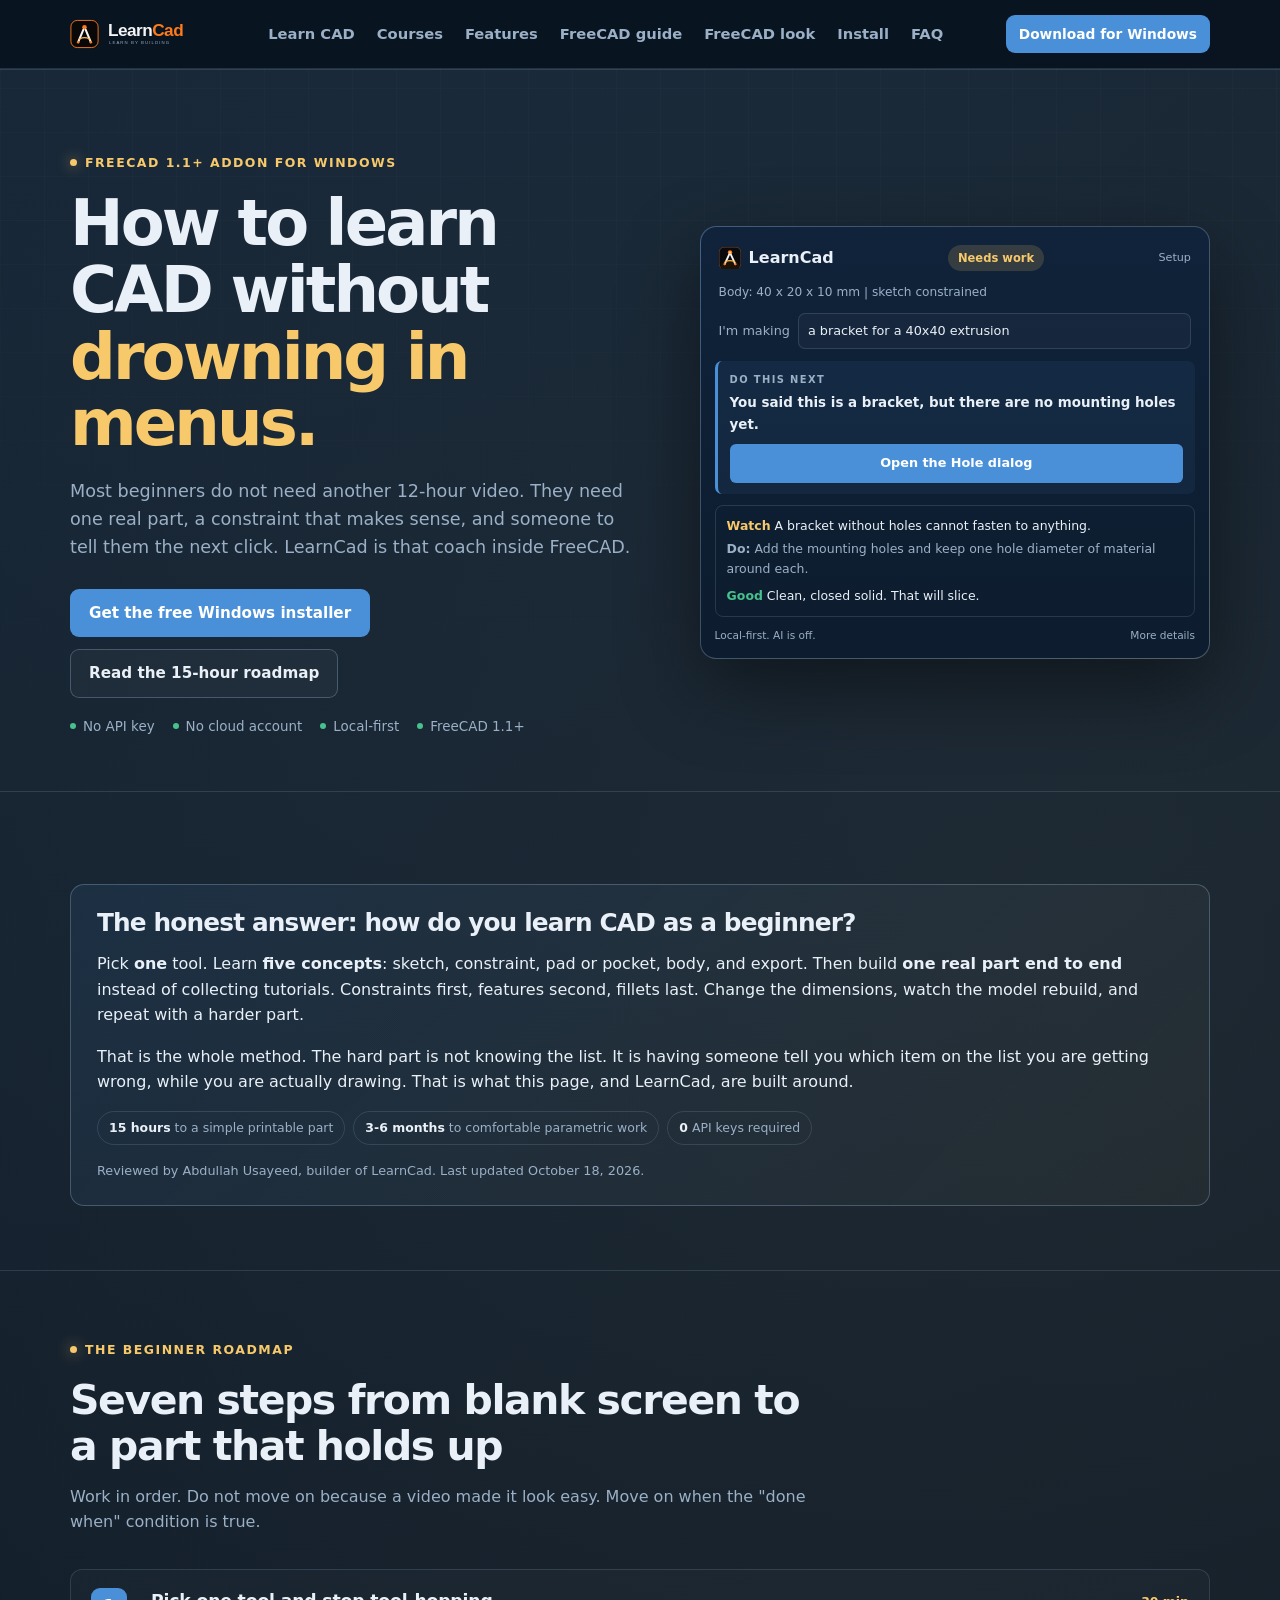
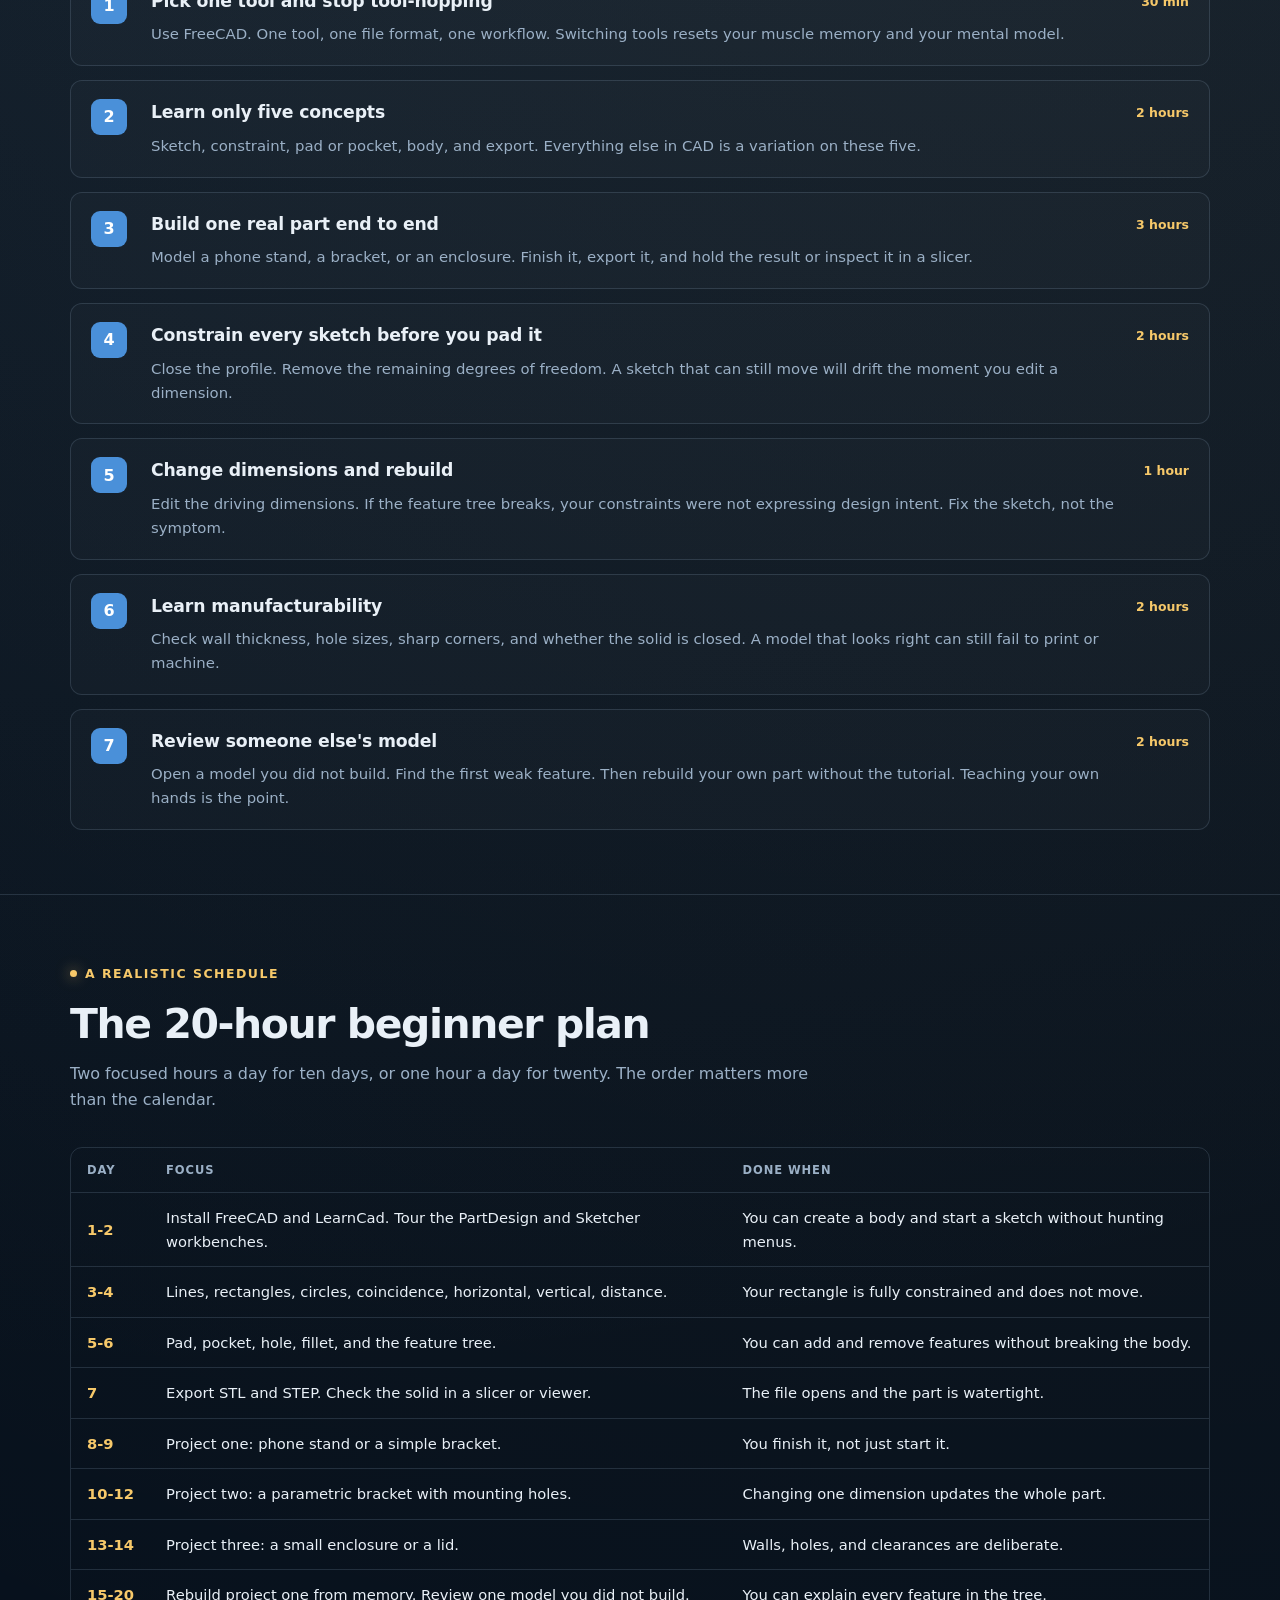
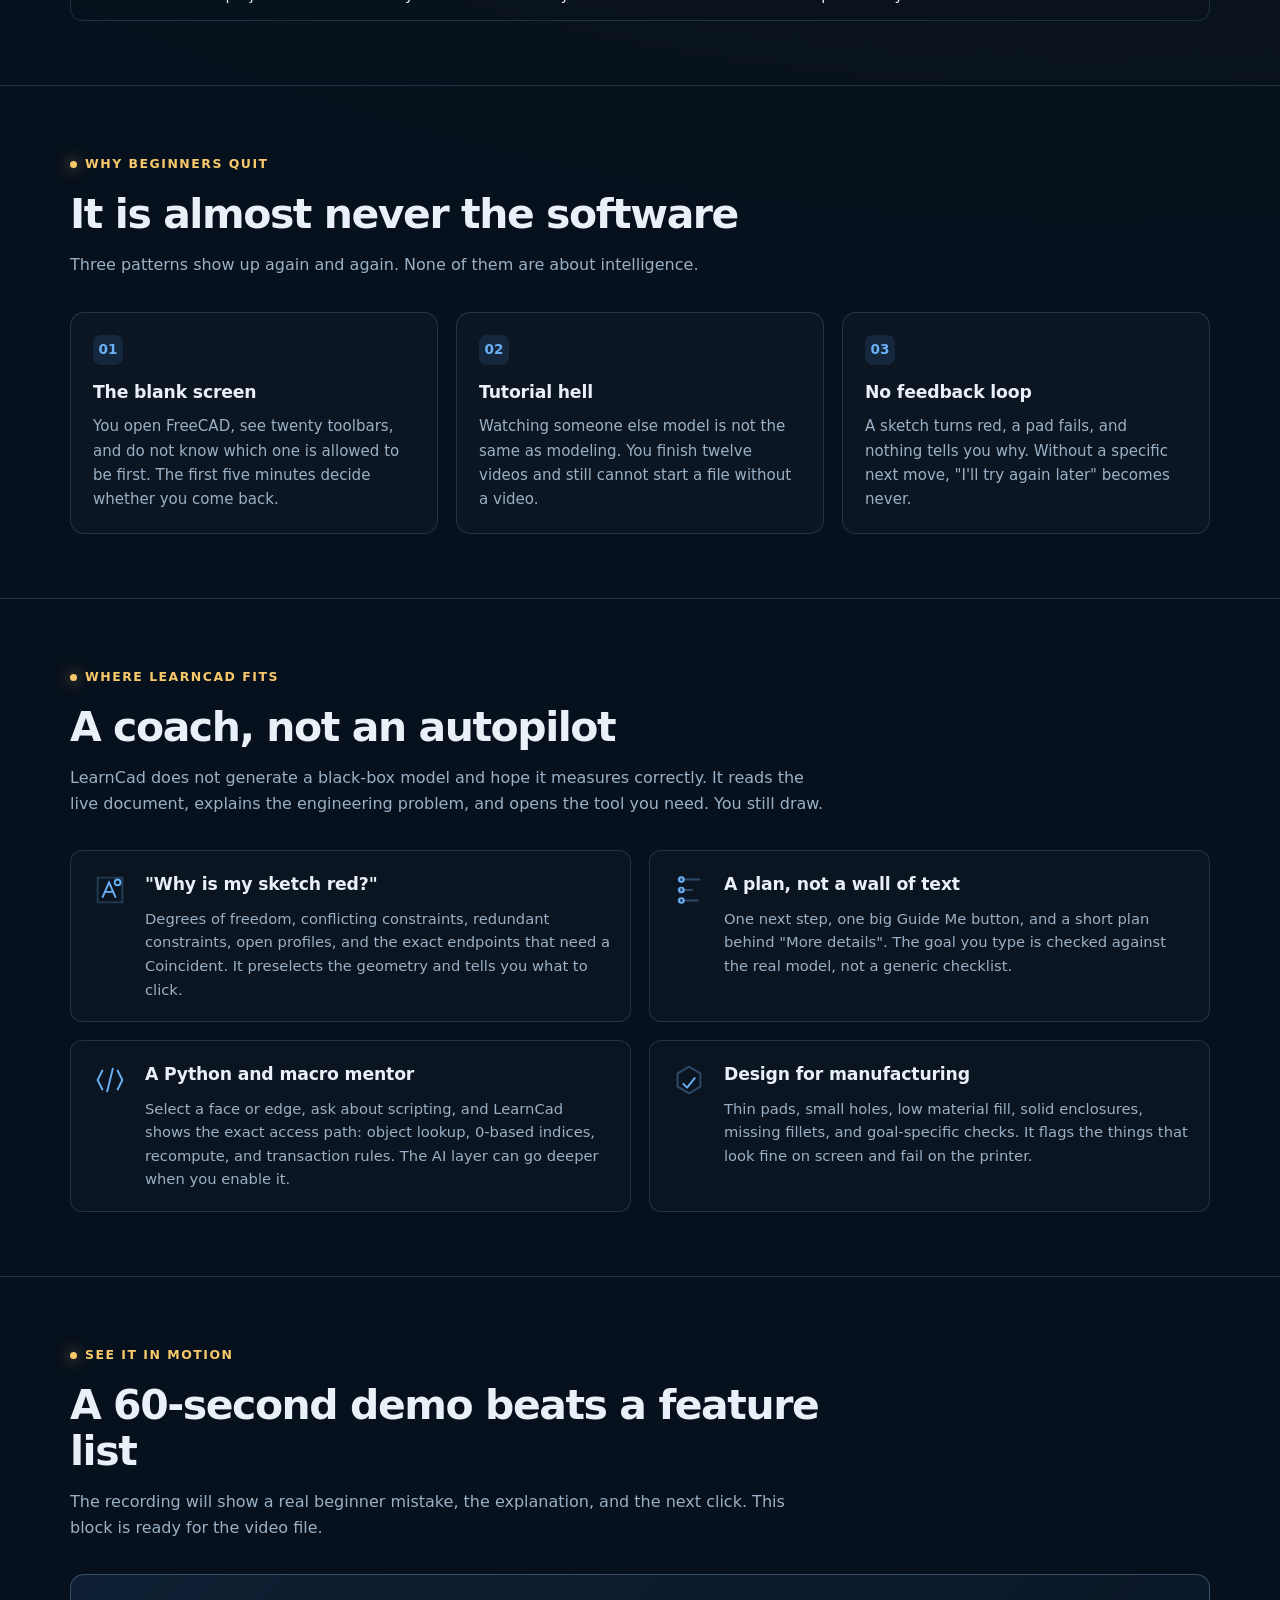
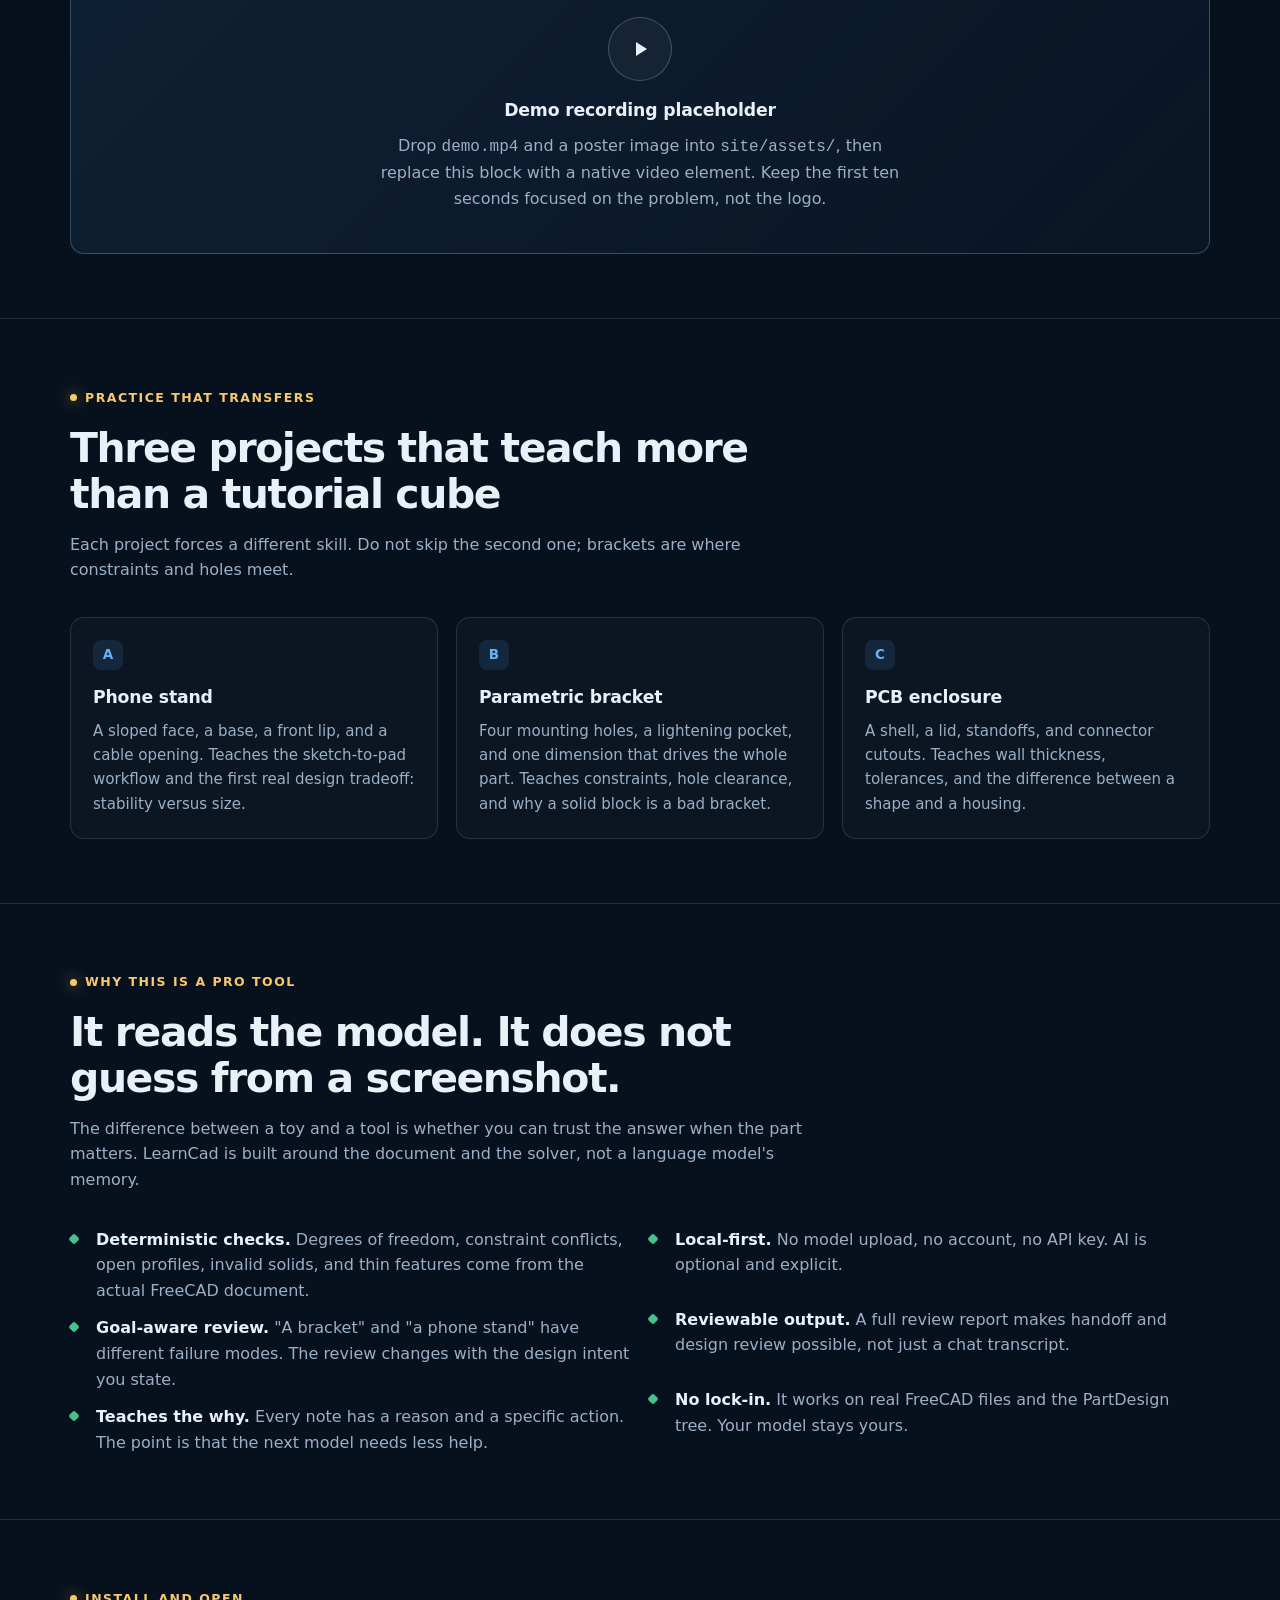
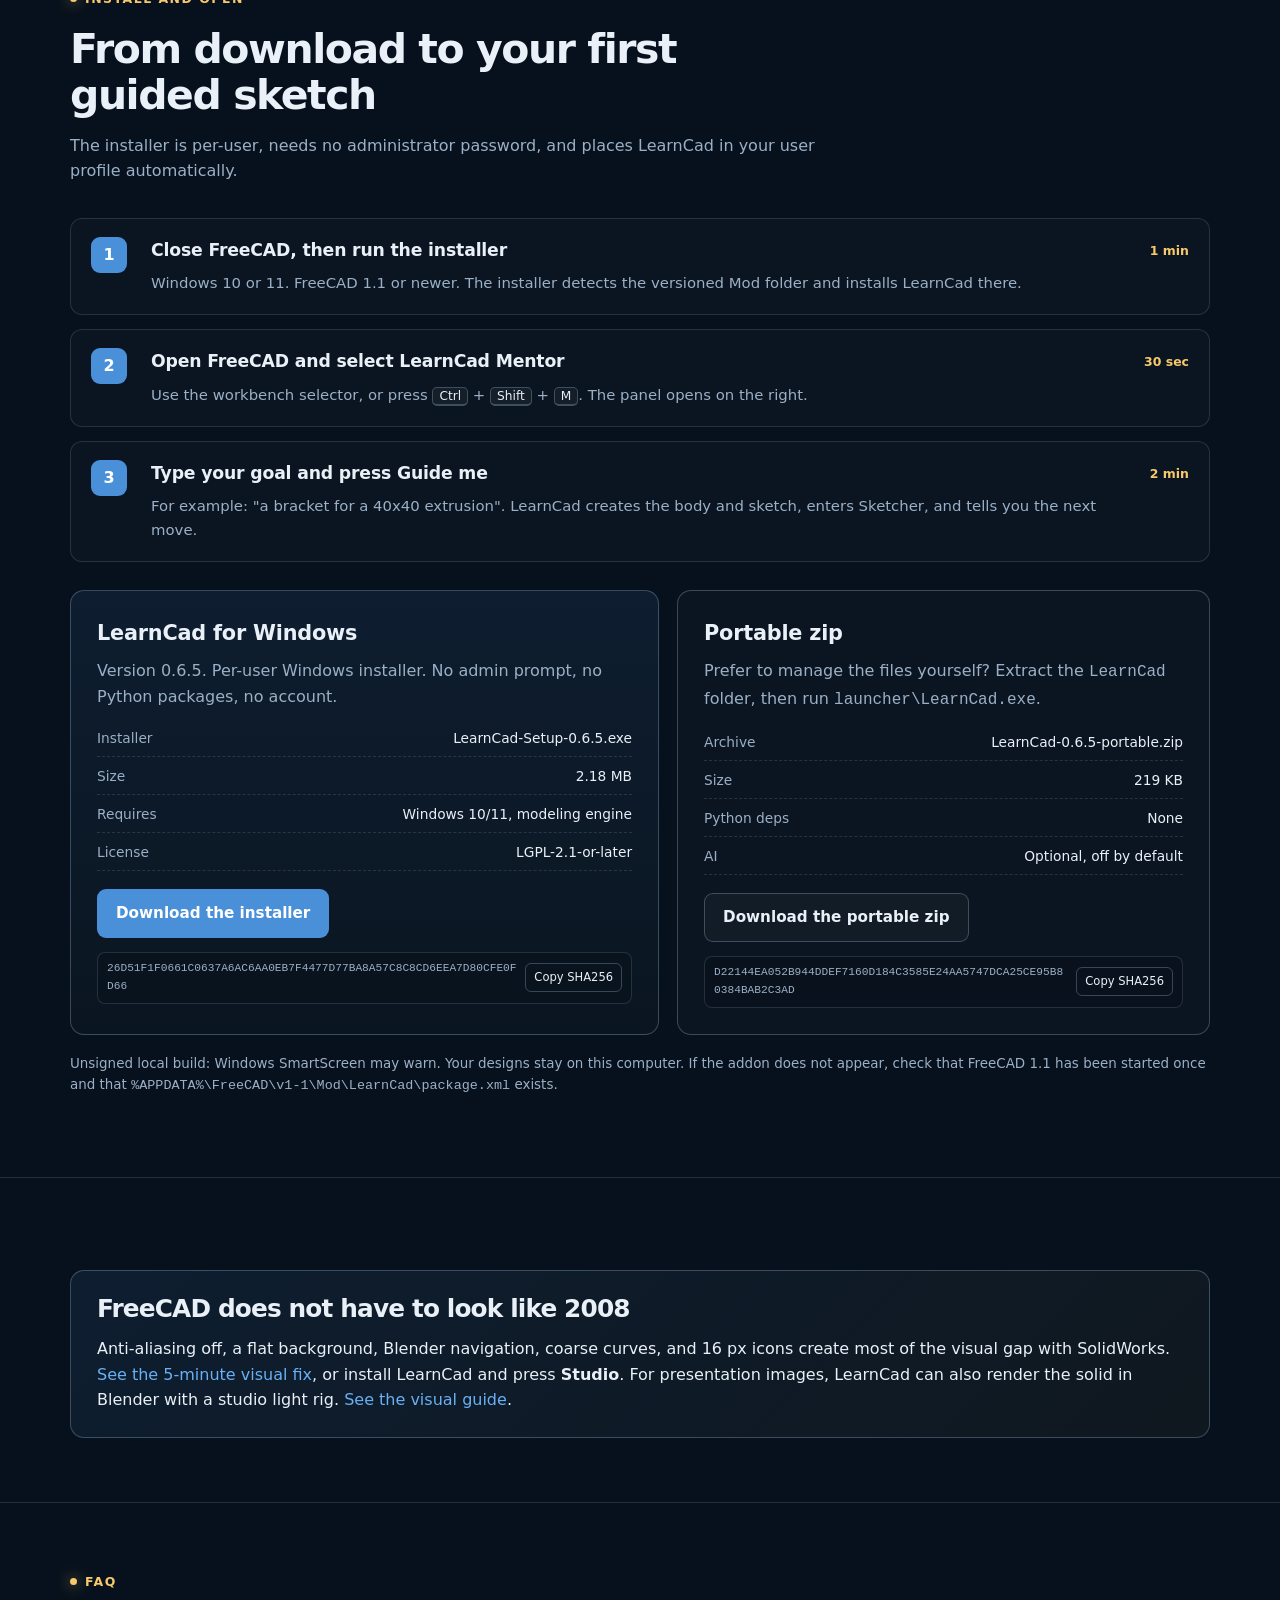
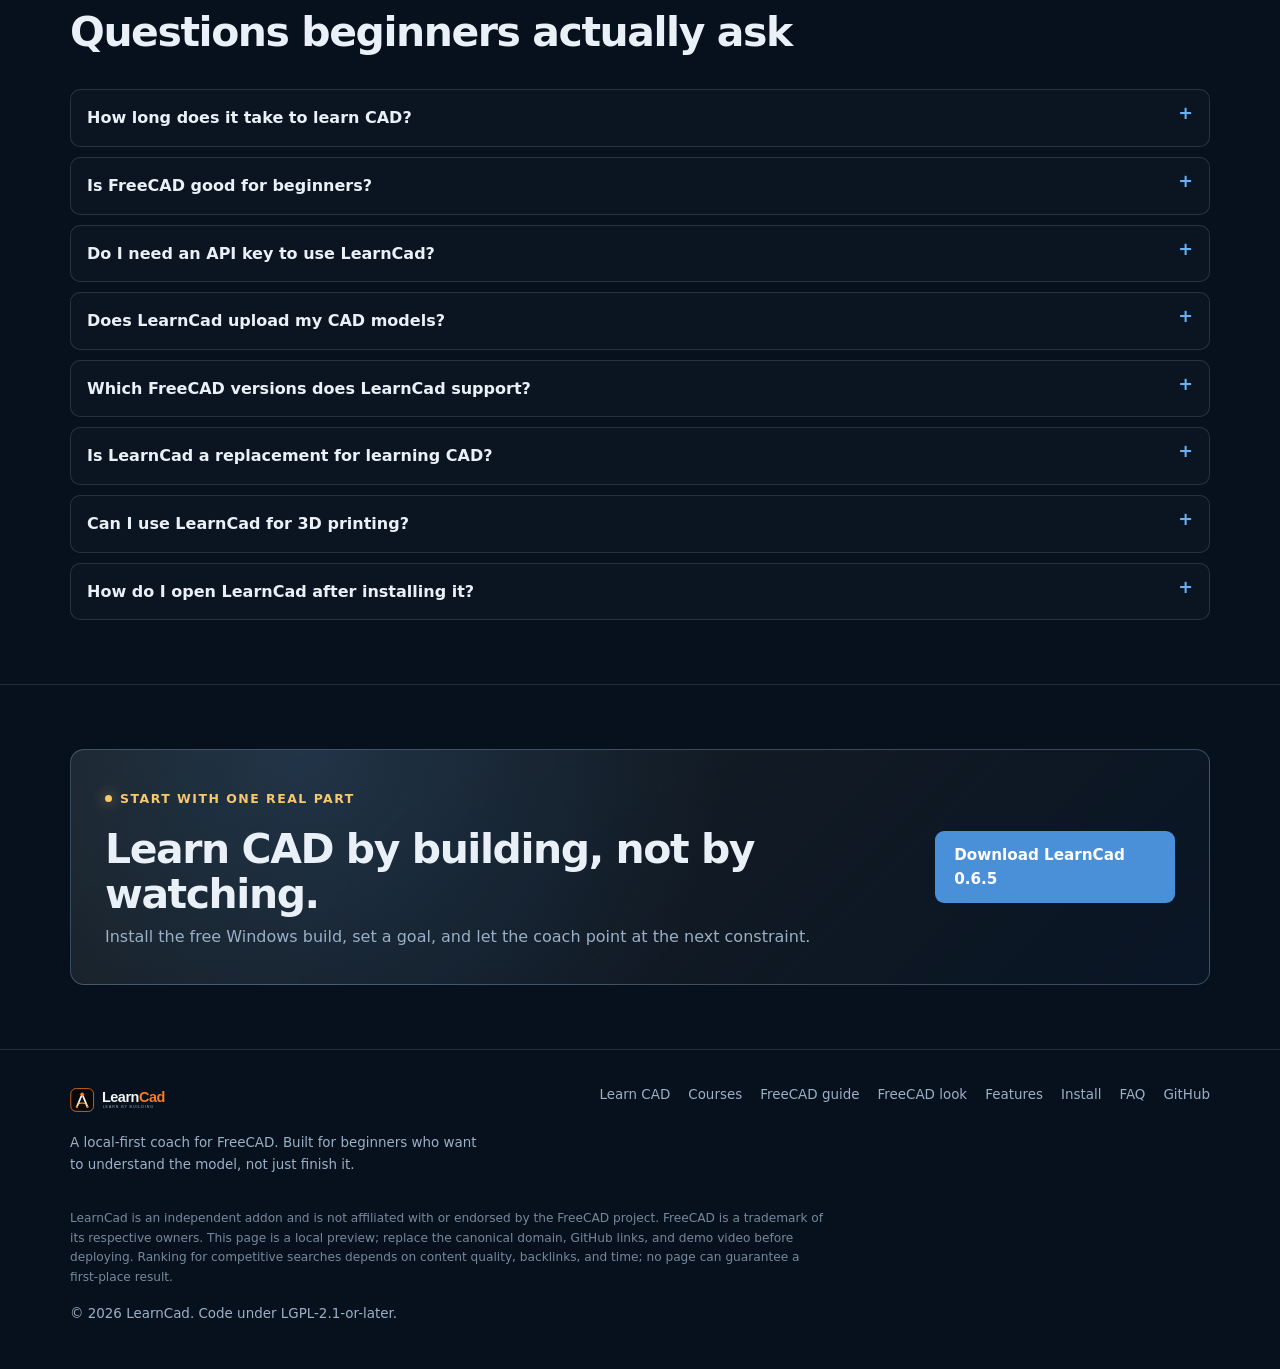
==== commit 0421e4a3: "Ship LearnCad with free community courses and guide" ====
--- a/site/index.html
+++ b/site/index.html
@@ -194,6 +194,7 @@
       <a class="brand" href="index.html" aria-label="LearnCad home"><img class="brand-logo" src="assets/logo-horizontal.svg" alt="LearnCad"></a>
       <nav class="nav-links" id="navLinks" aria-label="Main">
         <a href="#roadmap">Learn CAD</a>
+        <a href="courses/">Courses</a>
         <a href="#features">Features</a>
         <a href="learn-freecad.html">FreeCAD guide</a>
         <a href="freecad-look-like-solidworks.html">FreeCAD look</a>
@@ -705,6 +706,7 @@
         </div>
         <div class="footer-links">
           <a href="#roadmap">Learn CAD</a>
+          <a href="courses/">Courses</a>
           <a href="learn-freecad.html">FreeCAD guide</a>
           <a href="freecad-look-like-solidworks.html">FreeCAD look</a>
           <a href="#features">Features</a>
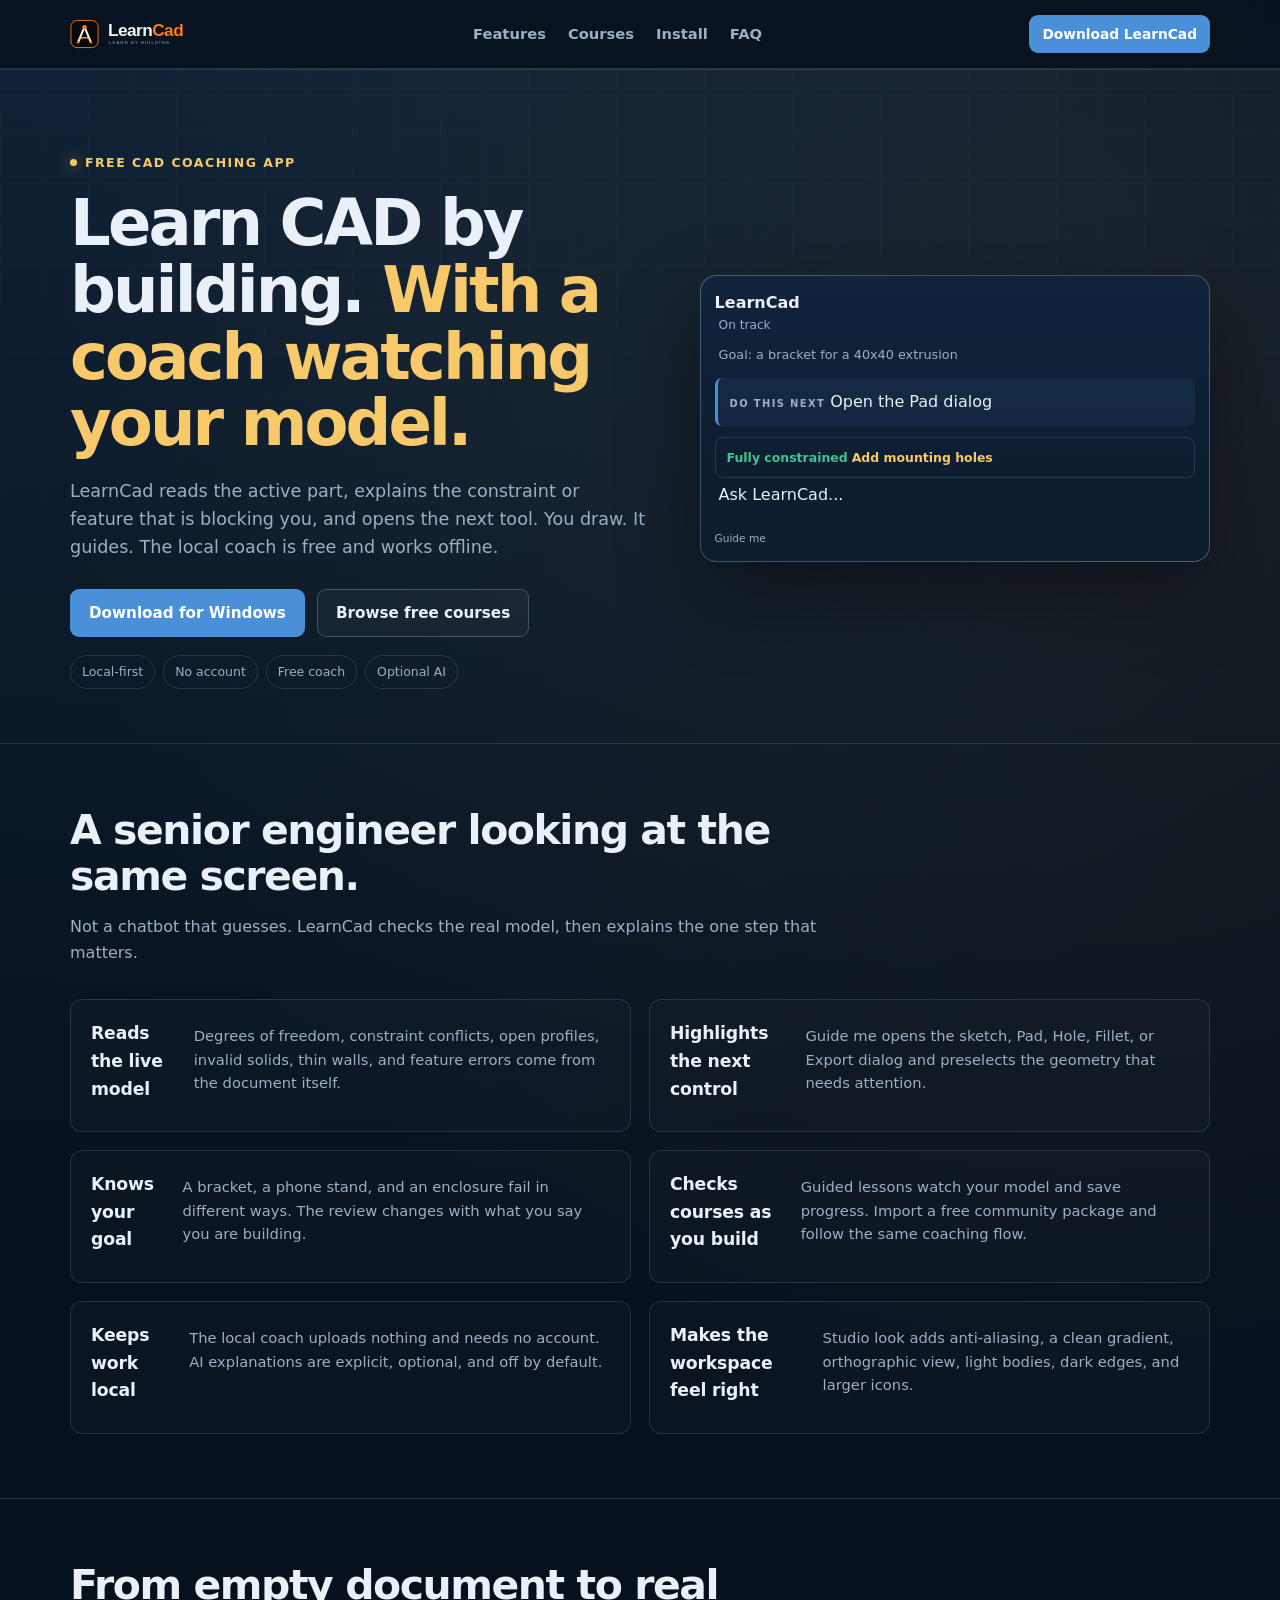
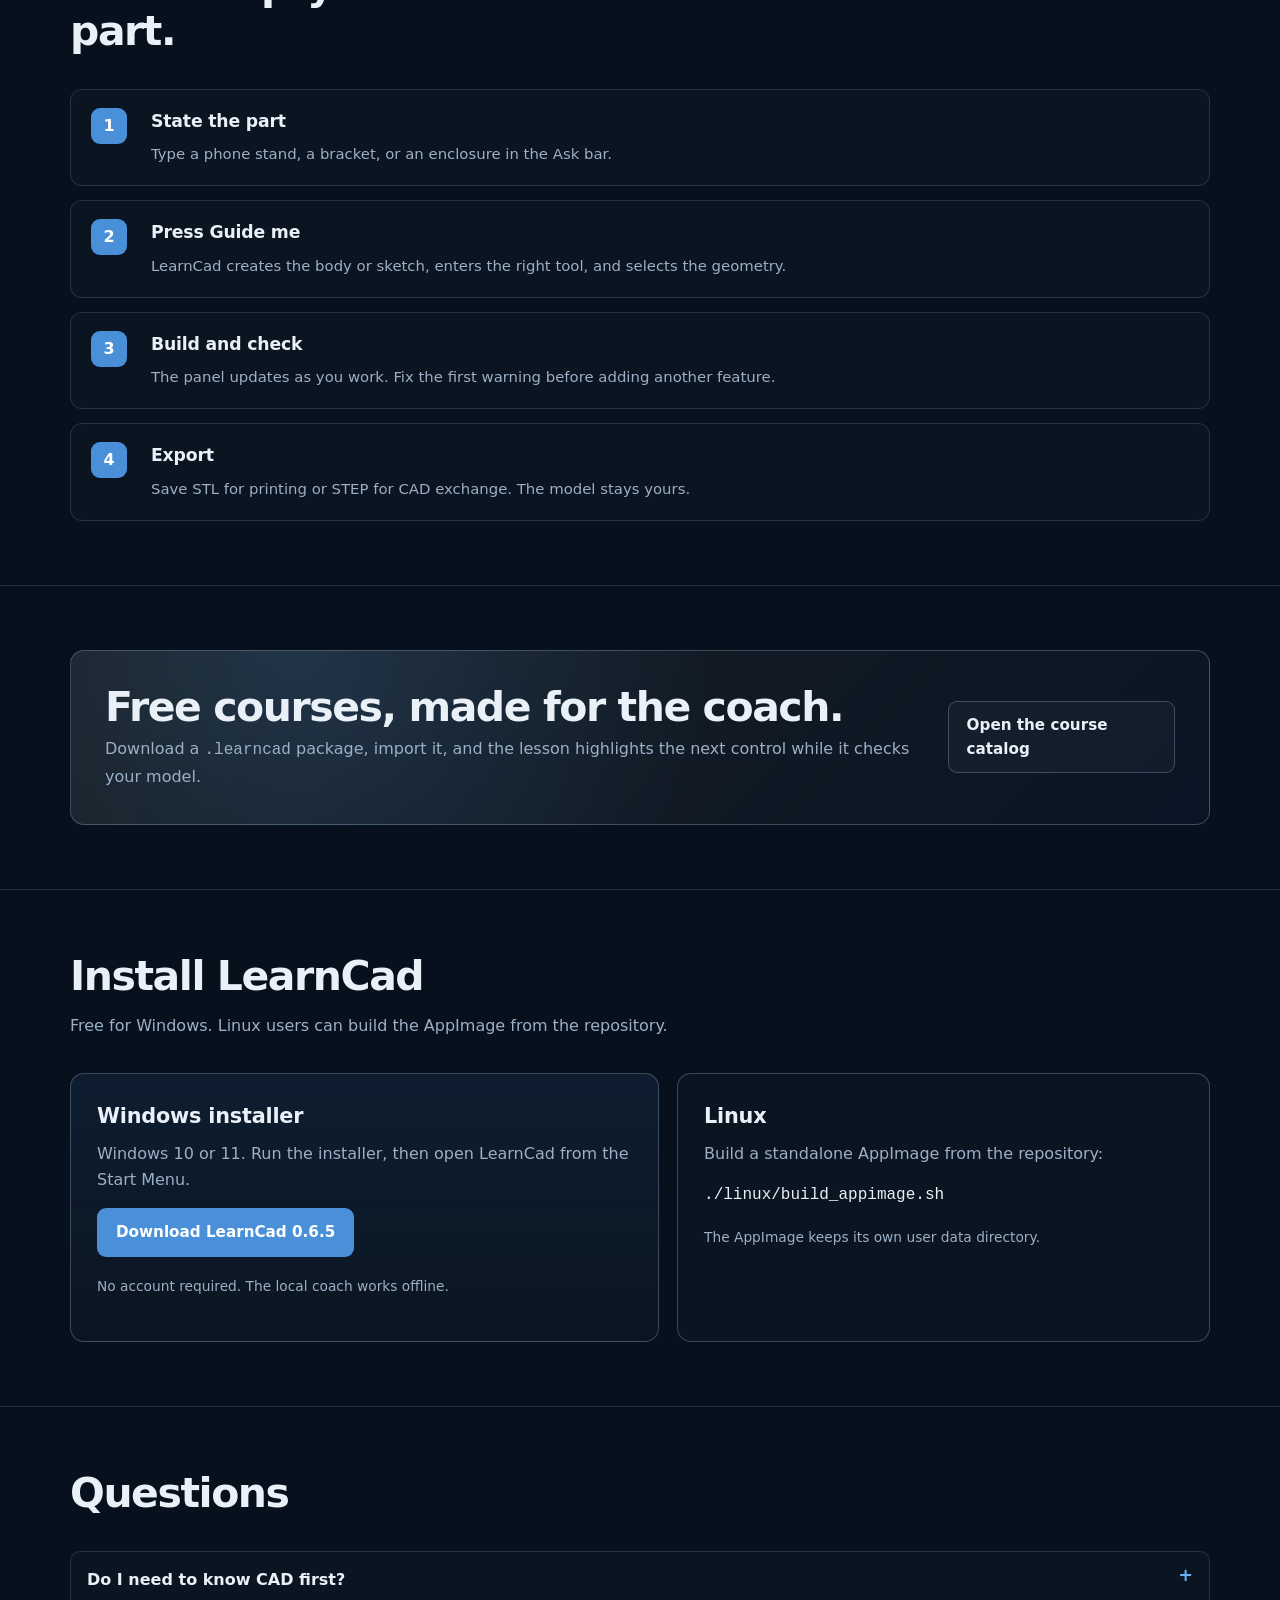
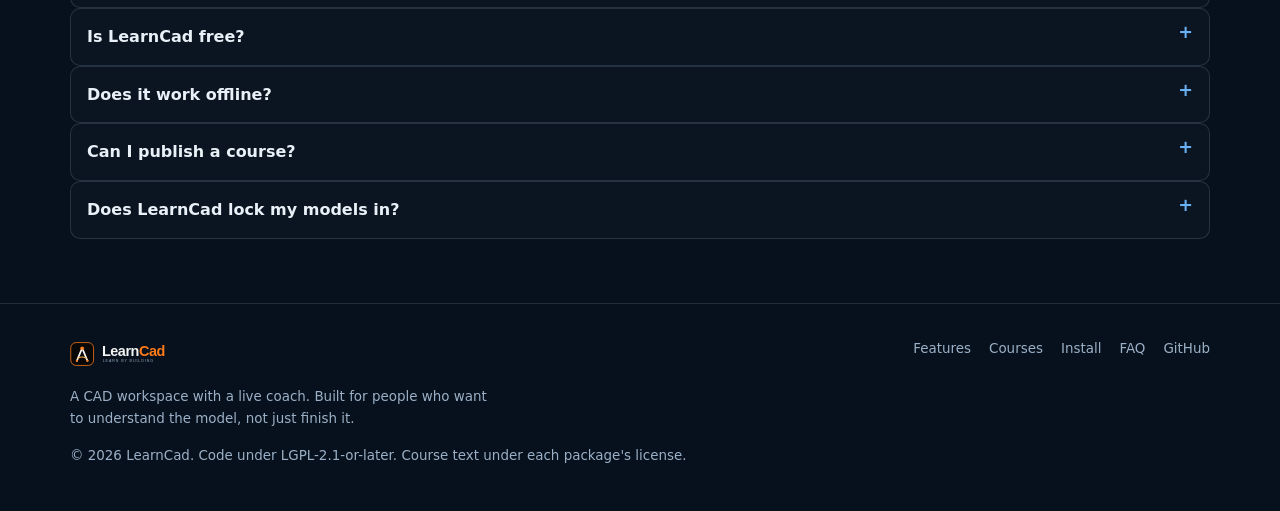
==== commit 30c3dbc2: "Rebrand LearnCad as a standalone CAD app" ====
--- a/site/index.html
+++ b/site/index.html
@@ -3,8 +3,8 @@
 <head>
   <meta charset="utf-8">
   <meta name="viewport" content="width=device-width, initial-scale=1">
-  <title>How to Learn CAD for Beginners: A FreeCAD Roadmap | LearnCad</title>
-  <meta name="description" content="A practical roadmap for learning CAD as a beginner: constraints first, one real part at a time, and a FreeCAD coach that watches your model and opens the next tool. Free Windows installer.">
+  <title>LearnCad | CAD coaching that watches your model</title>
+  <meta name="description" content="LearnCad is a free CAD workspace with a live coach. It reads your model, explains the next step, highlights the tool, and checks your work while you build.">
   <meta name="robots" content="index,follow,max-image-preview:large">
   <meta name="theme-color" content="#07111d">
   <link rel="canonical" href="https://learncad.example.com/">
@@ -13,176 +13,38 @@
 
   <meta property="og:type" content="website">
   <meta property="og:site_name" content="LearnCad">
-  <meta property="og:title" content="How to Learn CAD Without Drowning in Menus | LearnCad">
-  <meta property="og:description" content="The beginner roadmap for FreeCAD, plus a coach that reads your live model, explains the constraint, and opens the next tool.">
+  <meta property="og:title" content="LearnCad | CAD coaching that watches your model">
+  <meta property="og:description" content="A free CAD workspace with a live engineering coach. Build a real part, follow the highlighted control, and learn the review.">
   <meta property="og:url" content="https://learncad.example.com/">
   <meta property="og:image" content="https://learncad.example.com/assets/og-image.png">
   <meta name="twitter:card" content="summary_large_image">
-  <meta name="twitter:title" content="How to Learn CAD Without Drowning in Menus | LearnCad">
-  <meta name="twitter:description" content="A practical FreeCAD roadmap for beginners. Constraints first. One real part at a time.">
+  <meta name="twitter:title" content="LearnCad | CAD coaching that watches your model">
+  <meta name="twitter:description" content="A free CAD workspace with a live engineering coach. Build a real part, follow the highlighted control, and learn the review.">
   <meta name="twitter:image" content="https://learncad.example.com/assets/og-image.png">
 
   <script type="application/ld+json">
   {
     "@context": "https://schema.org",
-    "@graph": [
-      {
-        "@type": "Organization",
-        "@id": "https://learncad.example.com/#organization",
-        "name": "LearnCad",
-        "url": "https://learncad.example.com/",
-        "logo": "https://learncad.example.com/assets/learncad.svg"
-      },
-      {
-        "@type": "WebSite",
-        "@id": "https://learncad.example.com/#website",
-        "url": "https://learncad.example.com/",
-        "name": "LearnCad",
-        "publisher": { "@id": "https://learncad.example.com/#organization" }
-      },
-      {
-        "@type": "SoftwareApplication",
-        "name": "LearnCad",
-        "operatingSystem": "Windows 10, Windows 11",
-        "applicationCategory": "DesignApplication",
-        "applicationSubCategory": "CAD application",
-        "softwareVersion": "0.6.5",
-        "fileSize": "2.18MB",
-        "description": "A local-first CAD coach. It reads the live document, explains constraint and feature problems, preselects the geometry that needs attention, and opens the next tool.",
-        "url": "https://learncad.example.com/",
-        "downloadUrl": "https://learncad.example.com/downloads/LearnCad-Setup-0.6.5.exe",
-        "screenshot": "https://learncad.example.com/assets/og-image.png",
-        "offers": {
-          "@type": "Offer",
-          "price": "0",
-          "priceCurrency": "USD"
-        },
-        "author": { "@id": "https://learncad.example.com/#organization" }
-      },
-      {
-        "@type": "HowTo",
-        "name": "How to learn CAD as a beginner",
-        "description": "A 7-step path from installing FreeCAD to building and reviewing a real mechanical part.",
-        "totalTime": "PT15H",
-        "step": [
-          {
-            "@type": "HowToStep",
-            "name": "Pick one CAD tool",
-            "text": "Choose FreeCAD and stop tool-hopping. One tool, one file format, one workflow."
-          },
-          {
-            "@type": "HowToStep",
-            "name": "Learn five concepts",
-            "text": "Sketch, constraint, pad or pocket, body, and export. Everything else is a variation."
-          },
-          {
-            "@type": "HowToStep",
-            "name": "Build one real part end to end",
-            "text": "Model a phone stand or a bracket, not a tutorial cube. Finish it, export it, and print or inspect it."
-          },
-          {
-            "@type": "HowToStep",
-            "name": "Constrain every sketch",
-            "text": "A sketch with degrees of freedom will drift. Close the profile and remove the remaining degrees of freedom before adding features."
-          },
-          {
-            "@type": "HowToStep",
-            "name": "Change dimensions and rebuild",
-            "text": "Edit the driving dimensions and confirm the feature tree updates. If it breaks, the constraints were not expressing design intent."
-          },
-          {
-            "@type": "HowToStep",
-            "name": "Learn manufacturability",
-            "text": "Check wall thickness, hole sizes, sharp corners, and whether the solid is closed. A model that looks right can still fail to print."
-          },
-          {
-            "@type": "HowToStep",
-            "name": "Review and rebuild from memory",
-            "text": "Open a model you did not build, find the first weak feature, and rebuild your own part without the tutorial."
-          }
-        ]
-      },
-      {
-        "@type": "FAQPage",
-        "mainEntity": [
-          {
-            "@type": "Question",
-            "name": "How long does it take to learn CAD?",
-            "acceptedAnswer": {
-              "@type": "Answer",
-              "text": "Most beginners can model a simple, printable part in 10 to 20 focused hours. Comfort with parametric changes, assemblies, and manufacturability usually takes three to six months of deliberate practice."
-            }
-          },
-          {
-            "@type": "Question",
-            "name": "Is FreeCAD good for beginners?",
-            "acceptedAnswer": {
-              "@type": "Answer",
-              "text": "Yes. FreeCAD is free, open source, and capable of real production work. Its interface is less guided than commercial CAD, so beginners benefit from a roadmap and a coach that explains the next step."
-            }
-          },
-          {
-            "@type": "Question",
-            "name": "Do I need an API key to use LearnCad?",
-            "acceptedAnswer": {
-              "@type": "Answer",
-              "text": "No. The deterministic mentor works offline and needs no account or API key. AI explanations are optional and disabled by default."
-            }
-          },
-          {
-            "@type": "Question",
-            "name": "Does LearnCad upload my CAD models?",
-            "acceptedAnswer": {
-              "@type": "Answer",
-              "text": "No. The coach reads the open document locally. If you enable AI, only a compact summary of object names, dimensions, constraints, and errors is sent to the provider you configure. Geometry files are not uploaded."
-            }
-          },
-          {
-            "@type": "Question",
-            "name": "Which FreeCAD versions does LearnCad support?",
-            "acceptedAnswer": {
-              "@type": "Answer",
-              "text": "LearnCad targets FreeCAD 1.1 and newer on Windows. The installer detects the FreeCAD user Mod folder and places the addon there."
-            }
-          },
-          {
-            "@type": "Question",
-            "name": "Is LearnCad a replacement for learning CAD?",
-            "acceptedAnswer": {
-              "@type": "Answer",
-              "text": "No. LearnCad is a coach, not an autopilot. It explains the problem and opens the right tool, but the user still draws, constrains, and confirms the feature."
-            }
-          },
-          {
-            "@type": "Question",
-            "name": "Can I use LearnCad for 3D printing?",
-            "acceptedAnswer": {
-              "@type": "Answer",
-              "text": "Yes. LearnCad checks for closed solids, thin pads, small holes, low material fill, missing fillets, and goal-specific issues. It is not a slicer and does not replace print settings."
-            }
-          },
-          {
-            "@type": "Question",
-            "name": "How do I open LearnCad after installing it?",
-            "acceptedAnswer": {
-              "@type": "Answer",
-              "text": "Open FreeCAD, select LearnCad Mentor in the workbench selector, or press Ctrl+Shift+M. Type what you are making and press Guide me."
-            }
-          }
-        ]
-      },
-      {
-        "@type": "BreadcrumbList",
-        "itemListElement": [
-          {
-            "@type": "ListItem",
-            "position": 1,
-            "name": "Home",
-            "item": "https://learncad.example.com/"
-          }
-        ]
-      }
-    ]
+    "@type": "SoftwareApplication",
+    "name": "LearnCad",
+    "operatingSystem": "Windows 10, Windows 11, Linux",
+    "applicationCategory": "DesignApplication",
+    "applicationSubCategory": "CAD application",
+    "softwareVersion": "0.6.5",
+    "description": "A free CAD workspace with a live coach. It reads the active model, explains what is wrong, highlights the next control, and checks your work while you build.",
+    "url": "https://learncad.example.com/",
+    "downloadUrl": "https://learncad.example.com/downloads/LearnCad-Setup-0.6.5.exe",
+    "screenshot": "https://learncad.example.com/assets/og-image.png",
+    "offers": {
+      "@type": "Offer",
+      "price": "0",
+      "priceCurrency": "USD"
+    },
+    "author": {
+      "@type": "Organization",
+      "name": "LearnCad",
+      "url": "https://learncad.example.com/"
+    }
   }
   </script>
 </head>
@@ -193,16 +55,13 @@
     <div class="container nav">
       <a class="brand" href="index.html" aria-label="LearnCad home"><img class="brand-logo" src="assets/logo-horizontal.svg" alt="LearnCad"></a>
       <nav class="nav-links" id="navLinks" aria-label="Main">
-        <a href="#roadmap">Learn CAD</a>
+        <a href="#features">Features</a>
         <a href="courses/">Courses</a>
-        <a href="#features">Features</a>
-        <a href="learn-freecad.html">FreeCAD guide</a>
-        <a href="freecad-look-like-solidworks.html">FreeCAD look</a>
         <a href="#install">Install</a>
         <a href="#faq">FAQ</a>
       </nav>
       <div class="nav-cta">
-        <a class="btn btn-primary btn-small" href="downloads/LearnCad-Setup-0.6.5.exe" download>Download for Windows</a>
+        <a class="btn btn-primary btn-small" href="downloads/LearnCad-Setup-0.6.5.exe" download>Download LearnCad</a>
       </div>
       <button class="nav-toggle" type="button" aria-expanded="false" aria-controls="navLinks">Menu</button>
     </div>
@@ -212,487 +71,159 @@
     <section class="hero" aria-labelledby="hero-title">
       <div class="container hero-grid">
         <div>
-          <div class="eyebrow">FreeCAD 1.1+ addon for Windows</div>
-          <h1 id="hero-title">How to learn CAD without <span class="accent">drowning in menus.</span></h1>
-          <p class="lead">
-            Most beginners do not need another 12-hour video. They need one real part, a constraint that
-            makes sense, and someone to tell them the next click. LearnCad is that coach inside FreeCAD.
-          </p>
+          <div class="eyebrow">Free CAD coaching app</div>
+          <h1 id="hero-title">Learn CAD by building. <span class="accent">With a coach watching your model.</span></h1>
+          <p class="lead">LearnCad reads the active part, explains the constraint or feature that is blocking you, and opens the next tool. You draw. It guides. The local coach is free and works offline.</p>
           <div class="hero-actions">
-            <a class="btn btn-primary" href="downloads/LearnCad-Setup-0.6.5.exe" download>Get the free Windows installer</a>
-            <a class="btn btn-secondary" href="#roadmap">Read the 15-hour roadmap</a>
-          </div>
-          <div class="trust">
-            <span>No API key</span>
-            <span>No cloud account</span>
-            <span>Local-first</span>
-            <span>FreeCAD 1.1+</span>
-          </div>
-        </div>
-
-        <div class="mock" aria-label="Preview of the LearnCad mentor panel">
-          <div class="mock-bar">
-            <div class="mock-title"><img src="assets/learncad.svg" alt="" width="22" height="22"> LearnCad</div>
-            <div class="mock-pill">Needs work</div>
-            <div style="color:#9bb0c6;font-size:.7rem;">Setup</div>
-          </div>
-          <div class="mock-status">Body: 40 x 20 x 10 mm | sketch constrained</div>
-          <div class="mock-goal">
-            <span>I'm making</span>
-            <div class="field">a bracket for a 40x40 extrusion</div>
-          </div>
+            <a class="btn btn-primary" href="downloads/LearnCad-Setup-0.6.5.exe" download>Download for Windows</a>
+            <a class="btn btn-secondary" href="courses/">Browse free courses</a>
+          </div>
+          <div class="pill-row">
+            <span class="pill">Local-first</span>
+            <span class="pill">No account</span>
+            <span class="pill">Free coach</span>
+            <span class="pill">Optional AI</span>
+          </div>
+        </div>
+        <div class="mock" aria-hidden="true">
+          <div class="mock-title">LearnCad</div>
+          <div class="mock-status">On track</div>
+          <div class="mock-goal">Goal: a bracket for a 40x40 extrusion</div>
           <div class="mock-next">
-            <div class="mock-label">DO THIS NEXT</div>
-            <p>You said this is a bracket, but there are no mounting holes yet.</p>
-            <div class="mock-btn">Open the Hole dialog</div>
+            <span class="mock-label">DO THIS NEXT</span>
+            <span>Open the Pad dialog</span>
           </div>
           <div class="mock-notes">
-            <div><span class="tag warn">Watch</span> A bracket without holes cannot fasten to anything.</div>
-            <p><b>Do:</b> Add the mounting holes and keep one hole diameter of material around each.</p>
-            <div><span class="tag good">Good</span> Clean, closed solid. That will slice.</div>
-          </div>
-          <div class="mock-footer">
-            <span>Local-first. AI is off.</span>
-            <span>More details</span>
-          </div>
-        </div>
-      </div>
-    </section>
-
-    <section aria-labelledby="answer-title">
-      <div class="container">
-        <div class="answer">
-          <h2 id="answer-title">The honest answer: how do you learn CAD as a beginner?</h2>
-          <p>
-            Pick <strong>one</strong> tool. Learn <strong>five concepts</strong>: sketch, constraint, pad or
-            pocket, body, and export. Then build <strong>one real part end to end</strong> instead of
-            collecting tutorials. Constraints first, features second, fillets last. Change the dimensions,
-            watch the model rebuild, and repeat with a harder part.
-          </p>
-          <p>
-            That is the whole method. The hard part is not knowing the list. It is having someone tell you
-            which item on the list you are getting wrong, while you are actually drawing. That is what this
-            page, and LearnCad, are built around.
-          </p>
-          <div class="pill-row">
-            <span class="pill"><strong>15 hours</strong> to a simple printable part</span>
-            <span class="pill"><strong>3-6 months</strong> to comfortable parametric work</span>
-            <span class="pill"><strong>0</strong> API keys required</span>
-          </div>
-          <p style="color:var(--muted);font-size:.8rem;margin:16px 0 0;">
-            Reviewed by Abdullah Usayeed, builder of LearnCad. Last updated October 18, 2026.
-          </p>
-        </div>
-      </div>
-    </section>
-
-    <section id="roadmap" aria-labelledby="roadmap-title">
-      <div class="container">
-        <div class="section-head">
-          <div class="eyebrow">The beginner roadmap</div>
-          <h2 id="roadmap-title">Seven steps from blank screen to a part that holds up</h2>
-          <p>
-            Work in order. Do not move on because a video made it look easy. Move on when the "done when"
-            condition is true.
-          </p>
-        </div>
-
+            <span class="tag good">Fully constrained</span>
+            <span class="tag warn">Add mounting holes</span>
+          </div>
+          <div class="mock-bar">Ask LearnCad...</div>
+          <div class="mock-footer">Guide me</div>
+        </div>
+      </div>
+    </section>
+
+    <section class="section" id="features">
+      <div class="container">
+        <div class="section-head">
+          <h2>A senior engineer looking at the same screen.</h2>
+          <p>Not a chatbot that guesses. LearnCad checks the real model, then explains the one step that matters.</p>
+        </div>
+        <div class="feature-grid">
+          <article class="feature">
+            <h3>Reads the live model</h3>
+            <p>Degrees of freedom, constraint conflicts, open profiles, invalid solids, thin walls, and feature errors come from the document itself.</p>
+          </article>
+          <article class="feature">
+            <h3>Highlights the next control</h3>
+            <p>Guide me opens the sketch, Pad, Hole, Fillet, or Export dialog and preselects the geometry that needs attention.</p>
+          </article>
+          <article class="feature">
+            <h3>Knows your goal</h3>
+            <p>A bracket, a phone stand, and an enclosure fail in different ways. The review changes with what you say you are building.</p>
+          </article>
+          <article class="feature">
+            <h3>Checks courses as you build</h3>
+            <p>Guided lessons watch your model and save progress. Import a free community package and follow the same coaching flow.</p>
+          </article>
+          <article class="feature">
+            <h3>Keeps work local</h3>
+            <p>The local coach uploads nothing and needs no account. AI explanations are explicit, optional, and off by default.</p>
+          </article>
+          <article class="feature">
+            <h3>Makes the workspace feel right</h3>
+            <p>Studio look adds anti-aliasing, a clean gradient, orthographic view, light bodies, dark edges, and larger icons.</p>
+          </article>
+        </div>
+      </div>
+    </section>
+
+    <section class="section">
+      <div class="container">
+        <div class="section-head">
+          <h2>From empty document to real part.</h2>
+        </div>
         <div class="steps">
           <div class="step">
             <div class="step-num">1</div>
-            <div>
-              <h3>Pick one tool and stop tool-hopping</h3>
-              <p>Use FreeCAD. One tool, one file format, one workflow. Switching tools resets your muscle memory and your mental model.</p>
-            </div>
-            <div class="time">30 min</div>
+            <div><h3>State the part</h3><p>Type a phone stand, a bracket, or an enclosure in the Ask bar.</p></div>
           </div>
           <div class="step">
             <div class="step-num">2</div>
-            <div>
-              <h3>Learn only five concepts</h3>
-              <p>Sketch, constraint, pad or pocket, body, and export. Everything else in CAD is a variation on these five.</p>
-            </div>
-            <div class="time">2 hours</div>
+            <div><h3>Press Guide me</h3><p>LearnCad creates the body or sketch, enters the right tool, and selects the geometry.</p></div>
           </div>
           <div class="step">
             <div class="step-num">3</div>
-            <div>
-              <h3>Build one real part end to end</h3>
-              <p>Model a phone stand, a bracket, or an enclosure. Finish it, export it, and hold the result or inspect it in a slicer.</p>
-            </div>
-            <div class="time">3 hours</div>
+            <div><h3>Build and check</h3><p>The panel updates as you work. Fix the first warning before adding another feature.</p></div>
           </div>
           <div class="step">
             <div class="step-num">4</div>
-            <div>
-              <h3>Constrain every sketch before you pad it</h3>
-              <p>Close the profile. Remove the remaining degrees of freedom. A sketch that can still move will drift the moment you edit a dimension.</p>
-            </div>
-            <div class="time">2 hours</div>
-          </div>
-          <div class="step">
-            <div class="step-num">5</div>
-            <div>
-              <h3>Change dimensions and rebuild</h3>
-              <p>Edit the driving dimensions. If the feature tree breaks, your constraints were not expressing design intent. Fix the sketch, not the symptom.</p>
-            </div>
-            <div class="time">1 hour</div>
-          </div>
-          <div class="step">
-            <div class="step-num">6</div>
-            <div>
-              <h3>Learn manufacturability</h3>
-              <p>Check wall thickness, hole sizes, sharp corners, and whether the solid is closed. A model that looks right can still fail to print or machine.</p>
-            </div>
-            <div class="time">2 hours</div>
-          </div>
-          <div class="step">
-            <div class="step-num">7</div>
-            <div>
-              <h3>Review someone else's model</h3>
-              <p>Open a model you did not build. Find the first weak feature. Then rebuild your own part without the tutorial. Teaching your own hands is the point.</p>
-            </div>
-            <div class="time">2 hours</div>
-          </div>
-        </div>
-      </div>
-    </section>
-
-    <section aria-labelledby="plan-title">
-      <div class="container">
-        <div class="section-head">
-          <div class="eyebrow">A realistic schedule</div>
-          <h2 id="plan-title">The 20-hour beginner plan</h2>
-          <p>Two focused hours a day for ten days, or one hour a day for twenty. The order matters more than the calendar.</p>
-        </div>
-        <div class="table-wrap">
-          <table>
-            <thead>
-              <tr>
-                <th scope="col">Day</th>
-                <th scope="col">Focus</th>
-                <th scope="col">Done when</th>
-              </tr>
-            </thead>
-            <tbody>
-              <tr><td>1-2</td><td>Install FreeCAD and LearnCad. Tour the PartDesign and Sketcher workbenches.</td><td>You can create a body and start a sketch without hunting menus.</td></tr>
-              <tr><td>3-4</td><td>Lines, rectangles, circles, coincidence, horizontal, vertical, distance.</td><td>Your rectangle is fully constrained and does not move.</td></tr>
-              <tr><td>5-6</td><td>Pad, pocket, hole, fillet, and the feature tree.</td><td>You can add and remove features without breaking the body.</td></tr>
-              <tr><td>7</td><td>Export STL and STEP. Check the solid in a slicer or viewer.</td><td>The file opens and the part is watertight.</td></tr>
-              <tr><td>8-9</td><td>Project one: phone stand or a simple bracket.</td><td>You finish it, not just start it.</td></tr>
-              <tr><td>10-12</td><td>Project two: a parametric bracket with mounting holes.</td><td>Changing one dimension updates the whole part.</td></tr>
-              <tr><td>13-14</td><td>Project three: a small enclosure or a lid.</td><td>Walls, holes, and clearances are deliberate.</td></tr>
-              <tr><td>15-20</td><td>Rebuild project one from memory. Review one model you did not build.</td><td>You can explain every feature in the tree.</td></tr>
-            </tbody>
-          </table>
-        </div>
-      </div>
-    </section>
-
-    <section aria-labelledby="quit-title">
-      <div class="container">
-        <div class="section-head">
-          <div class="eyebrow">Why beginners quit</div>
-          <h2 id="quit-title">It is almost never the software</h2>
-          <p>Three patterns show up again and again. None of them are about intelligence.</p>
-        </div>
-        <div class="grid-3">
-          <article class="card">
-            <div class="num">01</div>
-            <h3>The blank screen</h3>
-            <p>You open FreeCAD, see twenty toolbars, and do not know which one is allowed to be first. The first five minutes decide whether you come back.</p>
-          </article>
-          <article class="card">
-            <div class="num">02</div>
-            <h3>Tutorial hell</h3>
-            <p>Watching someone else model is not the same as modeling. You finish twelve videos and still cannot start a file without a video.</p>
-          </article>
-          <article class="card">
-            <div class="num">03</div>
-            <h3>No feedback loop</h3>
-            <p>A sketch turns red, a pad fails, and nothing tells you why. Without a specific next move, "I'll try again later" becomes never.</p>
-          </article>
-        </div>
-      </div>
-    </section>
-
-    <section id="features" aria-labelledby="features-title">
-      <div class="container">
-        <div class="section-head">
-          <div class="eyebrow">Where LearnCad fits</div>
-          <h2 id="features-title">A coach, not an autopilot</h2>
-          <p>
-            LearnCad does not generate a black-box model and hope it measures correctly. It reads the live
-            document, explains the engineering problem, and opens the tool you need. You still draw.
-          </p>
-        </div>
-
-        <div class="feature-grid">
-          <article class="feature">
-            <div class="icon" aria-hidden="true">
-              <svg viewBox="0 0 40 40" fill="none" stroke="currentColor" stroke-width="2">
-                <path d="M7 7h26v26H7z" opacity=".25"/>
-                <path d="M12 28l7-16 7 16M14.5 22h9"/>
-                <circle cx="28" cy="12" r="3"/>
-              </svg>
-            </div>
-            <div>
-              <h3>"Why is my sketch red?"</h3>
-              <p>Degrees of freedom, conflicting constraints, redundant constraints, open profiles, and the exact endpoints that need a Coincident. It preselects the geometry and tells you what to click.</p>
-            </div>
-          </article>
-
-          <article class="feature">
-            <div class="icon" aria-hidden="true">
-              <svg viewBox="0 0 40 40" fill="none" stroke="currentColor" stroke-width="2">
-                <path d="M8 9h24M8 20h16M8 31h22" opacity=".35"/>
-                <circle cx="12" cy="9" r="2.5"/>
-                <circle cx="12" cy="20" r="2.5"/>
-                <circle cx="12" cy="31" r="2.5"/>
-              </svg>
-            </div>
-            <div>
-              <h3>A plan, not a wall of text</h3>
-              <p>One next step, one big Guide Me button, and a short plan behind "More details". The goal you type is checked against the real model, not a generic checklist.</p>
-            </div>
-          </article>
-
-          <article class="feature">
-            <div class="icon" aria-hidden="true">
-              <svg viewBox="0 0 40 40" fill="none" stroke="currentColor" stroke-width="2">
-                <path d="M12 10l-5 10 5 10M28 10l5 10-5 10M23 8l-6 24" stroke-linecap="round" stroke-linejoin="round"/>
-              </svg>
-            </div>
-            <div>
-              <h3>A Python and macro mentor</h3>
-              <p>Select a face or edge, ask about scripting, and LearnCad shows the exact access path: object lookup, 0-based indices, recompute, and transaction rules. The AI layer can go deeper when you enable it.</p>
-            </div>
-          </article>
-
-          <article class="feature">
-            <div class="icon" aria-hidden="true">
-              <svg viewBox="0 0 40 40" fill="none" stroke="currentColor" stroke-width="2">
-                <path d="M20 6l12 7v14l-12 7-12-7V13z" opacity=".35"/>
-                <path d="M14 24l4 4 8-10" stroke-linecap="round" stroke-linejoin="round"/>
-              </svg>
-            </div>
-            <div>
-              <h3>Design for manufacturing</h3>
-              <p>Thin pads, small holes, low material fill, solid enclosures, missing fillets, and goal-specific checks. It flags the things that look fine on screen and fail on the printer.</p>
-            </div>
-          </article>
-        </div>
-      </div>
-    </section>
-
-    <section aria-labelledby="demo-title">
-      <div class="container">
-        <div class="section-head">
-          <div class="eyebrow">See it in motion</div>
-          <h2 id="demo-title">A 60-second demo beats a feature list</h2>
-          <p>The recording will show a real beginner mistake, the explanation, and the next click. This block is ready for the video file.</p>
-        </div>
-        <div class="demo">
-          <div>
-            <div class="play" aria-hidden="true">
-              <svg viewBox="0 0 24 24" fill="currentColor"><path d="M8 5v14l11-7z"/></svg>
-            </div>
-            <h3>Demo recording placeholder</h3>
-            <p>Drop <code>demo.mp4</code> and a poster image into <code>site/assets/</code>, then replace this block with a native video element. Keep the first ten seconds focused on the problem, not the logo.</p>
-          </div>
-        </div>
-      </div>
-    </section>
-
-    <section aria-labelledby="projects-title">
-      <div class="container">
-        <div class="section-head">
-          <div class="eyebrow">Practice that transfers</div>
-          <h2 id="projects-title">Three projects that teach more than a tutorial cube</h2>
-          <p>Each project forces a different skill. Do not skip the second one; brackets are where constraints and holes meet.</p>
-        </div>
-        <div class="grid-3">
-          <article class="card">
-            <div class="num">A</div>
-            <h3>Phone stand</h3>
-            <p>A sloped face, a base, a front lip, and a cable opening. Teaches the sketch-to-pad workflow and the first real design tradeoff: stability versus size.</p>
-          </article>
-          <article class="card">
-            <div class="num">B</div>
-            <h3>Parametric bracket</h3>
-            <p>Four mounting holes, a lightening pocket, and one dimension that drives the whole part. Teaches constraints, hole clearance, and why a solid block is a bad bracket.</p>
-          </article>
-          <article class="card">
-            <div class="num">C</div>
-            <h3>PCB enclosure</h3>
-            <p>A shell, a lid, standoffs, and connector cutouts. Teaches wall thickness, tolerances, and the difference between a shape and a housing.</p>
-          </article>
-        </div>
-      </div>
-    </section>
-
-    <section id="why-pro" aria-labelledby="pro-title">
-      <div class="container">
-        <div class="section-head">
-          <div class="eyebrow">Why this is a pro tool</div>
-          <h2 id="pro-title">It reads the model. It does not guess from a screenshot.</h2>
-          <p>
-            The difference between a toy and a tool is whether you can trust the answer when the part
-            matters. LearnCad is built around the document and the solver, not a language model's memory.
-          </p>
-        </div>
-        <div class="pro">
-          <ul>
-            <li><strong>Deterministic checks.</strong> Degrees of freedom, constraint conflicts, open profiles, invalid solids, and thin features come from the actual FreeCAD document.</li>
-            <li><strong>Goal-aware review.</strong> "A bracket" and "a phone stand" have different failure modes. The review changes with the design intent you state.</li>
-            <li><strong>Teaches the why.</strong> Every note has a reason and a specific action. The point is that the next model needs less help.</li>
-          </ul>
-          <ul>
-            <li><strong>Local-first.</strong> No model upload, no account, no API key. AI is optional and explicit.</li>
-            <li><strong>Reviewable output.</strong> A full review report makes handoff and design review possible, not just a chat transcript.</li>
-            <li><strong>No lock-in.</strong> It works on real FreeCAD files and the PartDesign tree. Your model stays yours.</li>
-          </ul>
-        </div>
-      </div>
-    </section>
-
-    <section id="install" aria-labelledby="install-title">
-      <div class="container">
-        <div class="section-head">
-          <div class="eyebrow">Install and open</div>
-          <h2 id="install-title">From download to your first guided sketch</h2>
-          <p>The installer is per-user, needs no administrator password, and places LearnCad in your user profile automatically.</p>
-        </div>
-
-        <div class="steps">
-          <div class="step">
-            <div class="step-num">1</div>
-            <div><h3>Close FreeCAD, then run the installer</h3><p>Windows 10 or 11. FreeCAD 1.1 or newer. The installer detects the versioned Mod folder and installs LearnCad there.</p></div>
-            <div class="time">1 min</div>
-          </div>
-          <div class="step">
-            <div class="step-num">2</div>
-            <div><h3>Open FreeCAD and select LearnCad Mentor</h3><p>Use the workbench selector, or press <span class="kbd">Ctrl</span> + <span class="kbd">Shift</span> + <span class="kbd">M</span>. The panel opens on the right.</p></div>
-            <div class="time">30 sec</div>
-          </div>
-          <div class="step">
-            <div class="step-num">3</div>
-            <div><h3>Type your goal and press Guide me</h3><p>For example: "a bracket for a 40x40 extrusion". LearnCad creates the body and sketch, enters Sketcher, and tells you the next move.</p></div>
-            <div class="time">2 min</div>
-          </div>
-        </div>
-
-        <div class="download" style="margin-top:28px;">
-          <div class="download-card">
-            <h3>LearnCad for Windows</h3>
-            <p>Version 0.6.5. Per-user Windows installer. No admin prompt, no Python packages, no account.</p>
-            <div class="meta">
-              <div><span>Installer</span><span>LearnCad-Setup-0.6.5.exe</span></div>
-              <div><span>Size</span><span>2.18 MB</span></div>
-              <div><span>Requires</span><span>Windows 10/11, modeling engine</span></div>
-              <div><span>License</span><span>LGPL-2.1-or-later</span></div>
-            </div>
-            <a class="btn btn-primary" href="downloads/LearnCad-Setup-0.6.5.exe" download>Download the installer</a>
-            <div class="hash">
-              <code id="sha-installer">26D51F1F0661C0637A6AC6AA0EB7F4477D77BA8A57C8C8CD6EEA7D80CFE0FD66</code>
-              <button type="button" data-copy="sha-installer">Copy SHA256</button>
-            </div>
-          </div>
-
-          <div class="download-card secondary">
-            <h3>Portable zip</h3>
-            <p>Prefer to manage the files yourself? Extract the <code>LearnCad</code> folder, then run <code>launcher\LearnCad.exe</code>.</p>
-            <div class="meta">
-              <div><span>Archive</span><span>LearnCad-0.6.5-portable.zip</span></div>
-              <div><span>Size</span><span>219 KB</span></div>
-              <div><span>Python deps</span><span>None</span></div>
-              <div><span>AI</span><span>Optional, off by default</span></div>
-            </div>
-            <a class="btn btn-secondary" href="downloads/LearnCad-0.6.5-portable.zip" download>Download the portable zip</a>
-            <div class="hash">
-              <code id="sha-portable">D22144EA052B944DDEF7160D184C3585E24AA5747DCA25CE95B80384BAB2C3AD</code>
-              <button type="button" data-copy="sha-portable">Copy SHA256</button>
-            </div>
-          </div>
-        </div>
-
-        <p style="color:var(--muted);font-size:.84rem;margin-top:18px;">
-          Unsigned local build: Windows SmartScreen may warn. Your designs stay on this computer.
-          If the addon does not appear, check that FreeCAD 1.1 has been started once and that
-          <code>%APPDATA%\FreeCAD\v1-1\Mod\LearnCad\package.xml</code> exists.
-        </p>
-      </div>
-    </section>
-
-    <section aria-labelledby="look-title">
-      <div class="container">
-        <div class="answer">
-          <h2 id="look-title">FreeCAD does not have to look like 2008</h2>
-          <p>
-            Anti-aliasing off, a flat background, Blender navigation, coarse curves, and 16 px icons create
-            most of the visual gap with SolidWorks.
-            <a href="freecad-look-like-solidworks.html" style="color:var(--blue-2);">See the 5-minute visual fix</a>,
-            or install LearnCad and press <strong>Studio</strong>.
-            For presentation images, LearnCad can also render the solid in Blender with a studio light rig.
-            <a href="freecad-look-like-solidworks.html" style="color:var(--blue-2);">See the visual guide</a>.
-          </p>
-        </div>
-      </div>
-    </section>
-
-    <section id="faq" aria-labelledby="faq-title">
-      <div class="container">
-        <div class="section-head">
-          <div class="eyebrow">FAQ</div>
-          <h2 id="faq-title">Questions beginners actually ask</h2>
-        </div>
-        <div class="faq">
-          <details>
-            <summary>How long does it take to learn CAD?</summary>
-            <p>Most beginners can model a simple, printable part in 10 to 20 focused hours. Comfort with parametric changes, assemblies, and manufacturability usually takes three to six months of deliberate practice.</p>
-          </details>
-          <details>
-            <summary>Is FreeCAD good for beginners?</summary>
-            <p>Yes. FreeCAD is free, open source, and capable of real production work. Its interface is less guided than commercial CAD, so beginners benefit from a roadmap and a coach that explains the next step.</p>
-          </details>
-          <details>
-            <summary>Do I need an API key to use LearnCad?</summary>
-            <p>No. The deterministic mentor works offline and needs no account or API key. AI explanations are optional and disabled by default.</p>
-          </details>
-          <details>
-            <summary>Does LearnCad upload my CAD models?</summary>
-            <p>No. The coach reads the open document locally. If you enable AI, only a compact summary of object names, dimensions, constraints, and errors is sent to the provider you configure. Geometry files are not uploaded.</p>
-          </details>
-          <details>
-            <summary>Which FreeCAD versions does LearnCad support?</summary>
-            <p>LearnCad targets FreeCAD 1.1 and newer on Windows. The installer detects the FreeCAD user Mod folder and places the addon there.</p>
-          </details>
-          <details>
-            <summary>Is LearnCad a replacement for learning CAD?</summary>
-            <p>No. LearnCad is a coach, not an autopilot. It explains the problem and opens the right tool, but you still draw, constrain, and confirm the feature.</p>
-          </details>
-          <details>
-            <summary>Can I use LearnCad for 3D printing?</summary>
-            <p>Yes. LearnCad checks for closed solids, thin pads, small holes, low material fill, missing fillets, and goal-specific issues. It is not a slicer and does not replace print settings.</p>
-          </details>
-          <details>
-            <summary>How do I open LearnCad after installing it?</summary>
-            <p>Open FreeCAD, select LearnCad Mentor in the workbench selector, or press Ctrl+Shift+M. Type what you are making and press Guide me.</p>
-          </details>
-        </div>
-      </div>
-    </section>
-
-    <section aria-labelledby="cta-title">
+            <div><h3>Export</h3><p>Save STL for printing or STEP for CAD exchange. The model stays yours.</p></div>
+          </div>
+        </div>
+      </div>
+    </section>
+
+    <section class="section">
       <div class="container">
         <div class="cta-band">
           <div>
-            <div class="eyebrow">Start with one real part</div>
-            <h2 id="cta-title">Learn CAD by building, not by watching.</h2>
-            <p>Install the free Windows build, set a goal, and let the coach point at the next constraint.</p>
-          </div>
-          <a class="btn btn-primary" href="downloads/LearnCad-Setup-0.6.5.exe" download>Download LearnCad 0.6.5</a>
-        </div>
+            <h2>Free courses, made for the coach.</h2>
+            <p>Download a <code>.learncad</code> package, import it, and the lesson highlights the next control while it checks your model.</p>
+          </div>
+          <a class="btn btn-secondary" href="courses/">Open the course catalog</a>
+        </div>
+      </div>
+    </section>
+
+    <section class="section" id="install">
+      <div class="container">
+        <div class="section-head">
+          <h2>Install LearnCad</h2>
+          <p>Free for Windows. Linux users can build the AppImage from the repository.</p>
+        </div>
+        <div class="download">
+          <div class="download-card">
+            <h3>Windows installer</h3>
+            <p>Windows 10 or 11. Run the installer, then open LearnCad from the Start Menu.</p>
+            <a class="btn btn-primary" href="downloads/LearnCad-Setup-0.6.5.exe" download>Download LearnCad 0.6.5</a>
+            <p class="meta">No account required. The local coach works offline.</p>
+          </div>
+          <div class="download-card secondary">
+            <h3>Linux</h3>
+            <p>Build a standalone AppImage from the repository:</p>
+            <pre><code>./linux/build_appimage.sh</code></pre>
+            <p class="meta">The AppImage keeps its own user data directory.</p>
+          </div>
+        </div>
+      </div>
+    </section>
+
+    <section class="section faq" id="faq">
+      <div class="container">
+        <div class="section-head">
+          <h2>Questions</h2>
+        </div>
+        <details>
+          <summary>Do I need to know CAD first?</summary>
+          <p>No. Start with a real part and follow the coach. The goal is to internalize the review so you need it less over time.</p>
+        </details>
+        <details>
+          <summary>Is LearnCad free?</summary>
+          <p>Yes. The local coach is free, and the community course catalog is free. AI explanations are optional and use your own provider or a LearnCad cloud subscription.</p>
+        </details>
+        <details>
+          <summary>Does it work offline?</summary>
+          <p>Yes. The deterministic coach runs locally with no network. Only an AI explanation request uses the network, and only after you enable it.</p>
+        </details>
+        <details>
+          <summary>Can I publish a course?</summary>
+          <p>Yes. Courses are data-only <code>.learncad</code> packages submitted by pull request. See the <a href="https://github.com/AbdullahUsayeed/LearnCad/blob/main/docs/COURSES.md" rel="noopener">course guide</a>.</p>
+        </details>
+        <details>
+          <summary>Does LearnCad lock my models in?</summary>
+          <p>No. LearnCad works on standard CAD files and the feature tree. You keep the model and can export STL or STEP.</p>
+        </details>
       </div>
     </section>
   </main>
@@ -702,26 +233,17 @@
       <div class="footer-grid">
         <div>
           <a class="brand" href="index.html" aria-label="LearnCad home"><img class="brand-logo" src="assets/logo-horizontal.svg" alt="LearnCad"></a>
-          <p style="margin-top:10px;max-width:420px;">A local-first coach for FreeCAD. Built for beginners who want to understand the model, not just finish it.</p>
+          <p style="margin-top:10px;max-width:420px;">A CAD workspace with a live coach. Built for people who want to understand the model, not just finish it.</p>
         </div>
         <div class="footer-links">
-          <a href="#roadmap">Learn CAD</a>
+          <a href="#features">Features</a>
           <a href="courses/">Courses</a>
-          <a href="learn-freecad.html">FreeCAD guide</a>
-          <a href="freecad-look-like-solidworks.html">FreeCAD look</a>
-          <a href="#features">Features</a>
           <a href="#install">Install</a>
           <a href="#faq">FAQ</a>
           <a href="https://github.com/AbdullahUsayeed/LearnCad" rel="noopener">GitHub</a>
         </div>
       </div>
-      <p class="disclaimer">
-        LearnCad is an independent addon and is not affiliated with or endorsed by the FreeCAD project.
-        FreeCAD is a trademark of its respective owners. This page is a local preview; replace the
-        canonical domain, GitHub links, and demo video before deploying. Ranking for competitive
-        searches depends on content quality, backlinks, and time; no page can guarantee a first-place result.
-      </p>
-      <p style="margin:0;">&copy; <span id="year">2026</span> LearnCad. Code under LGPL-2.1-or-later.</p>
+      <p style="margin:0;">&copy; <span id="year">2026</span> LearnCad. Code under LGPL-2.1-or-later. Course text under each package's license.</p>
     </div>
   </footer>
 
